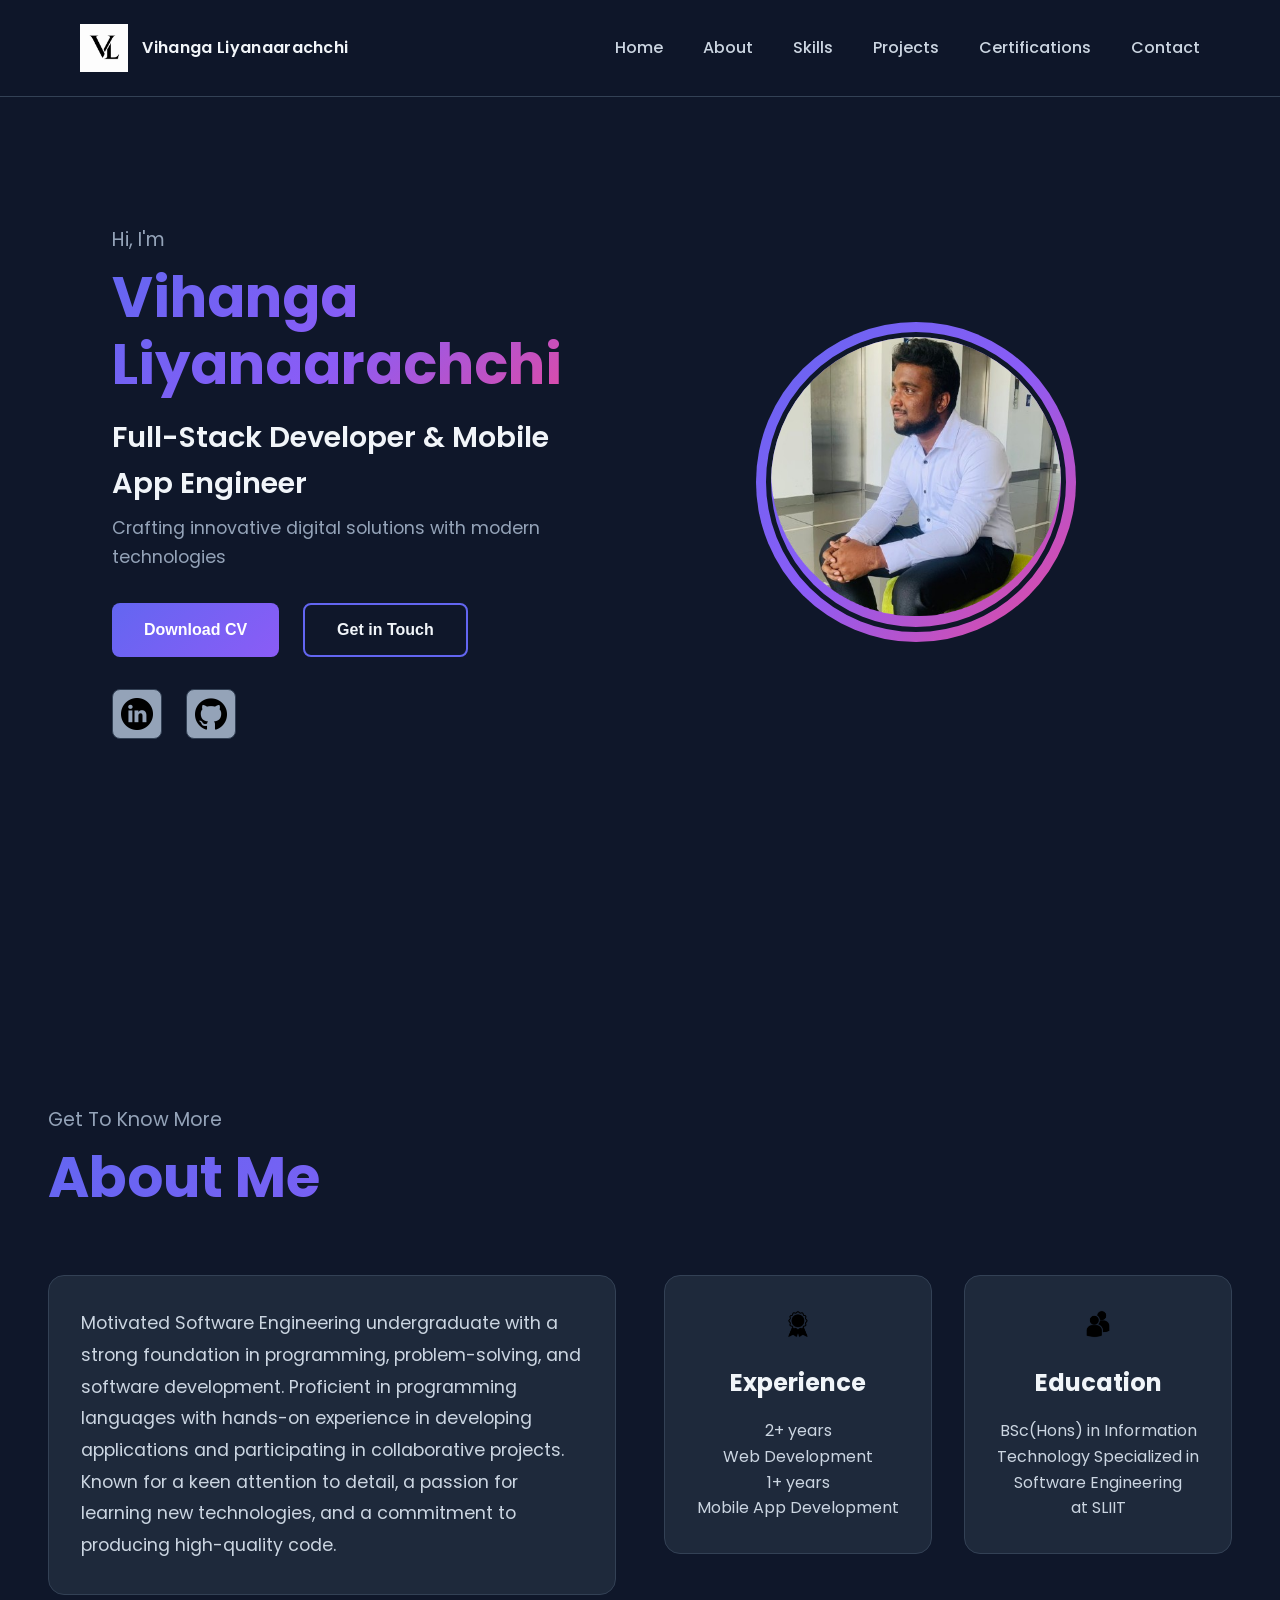
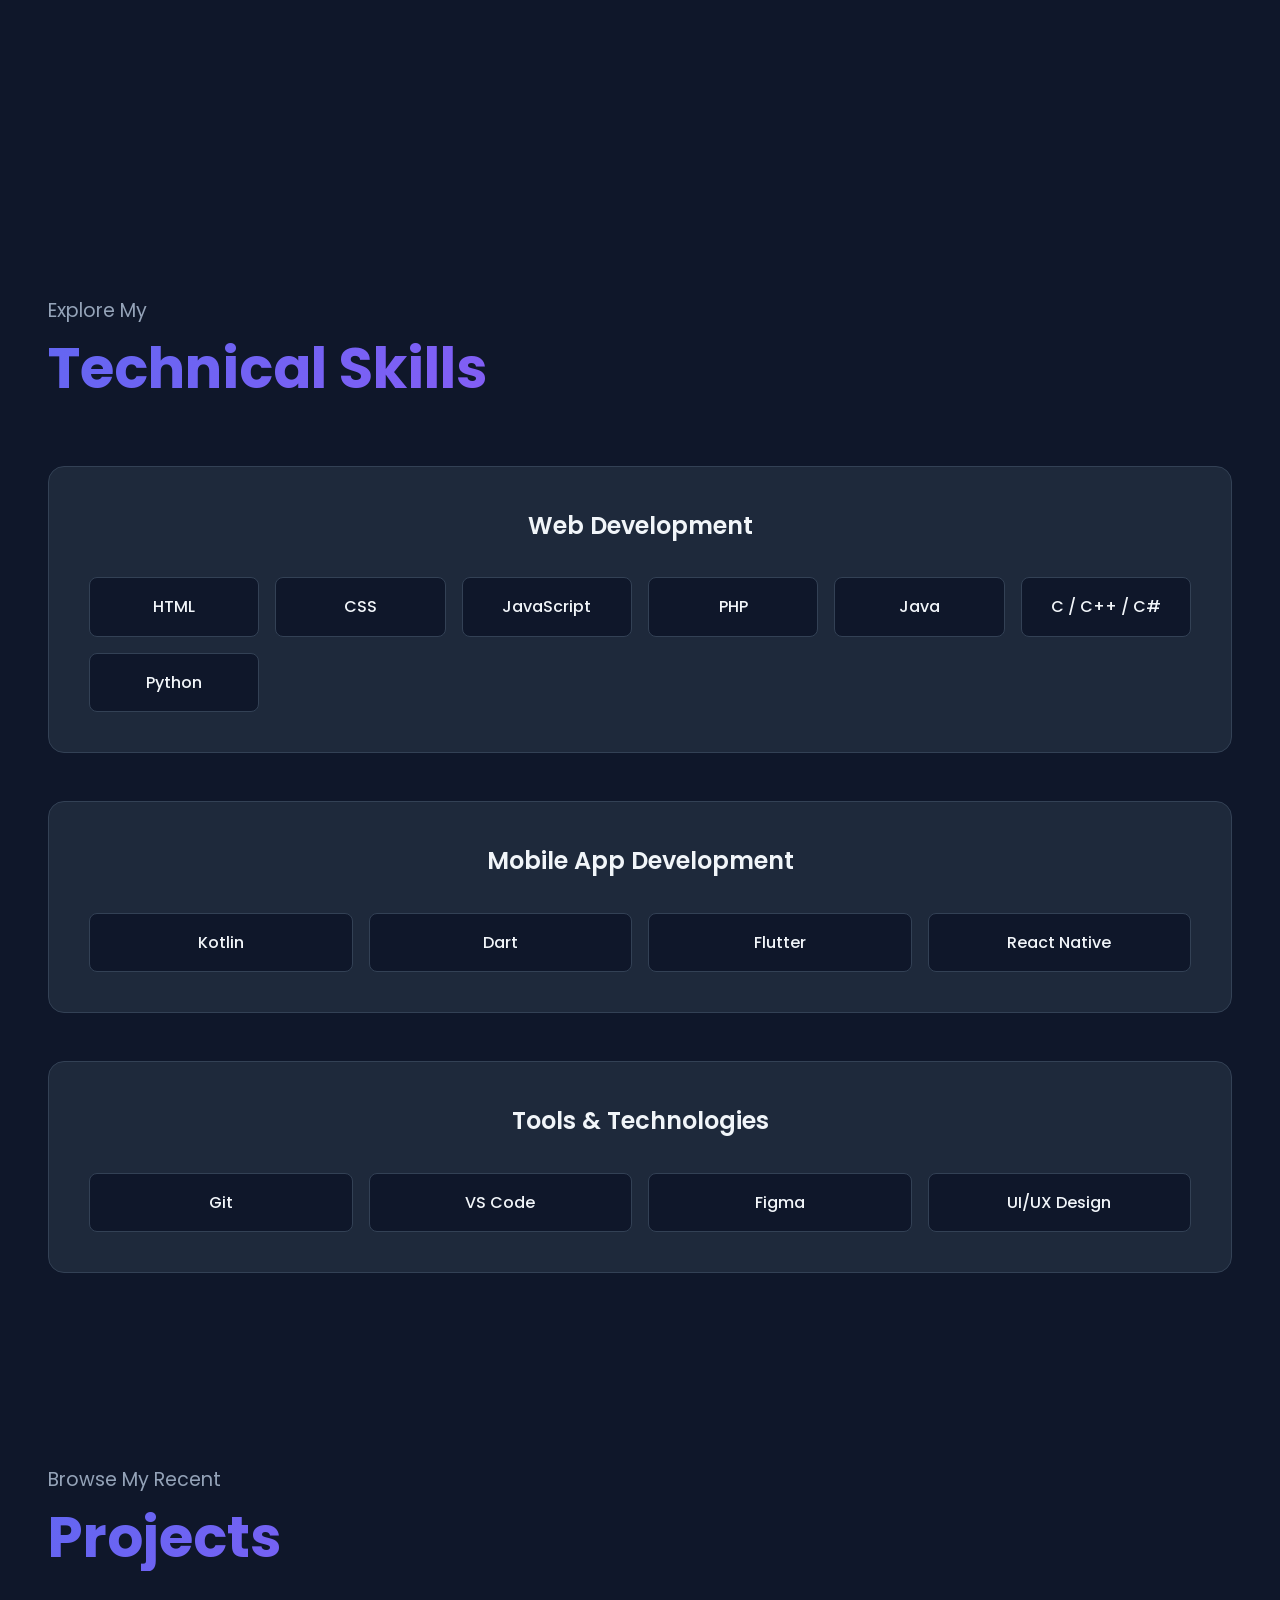
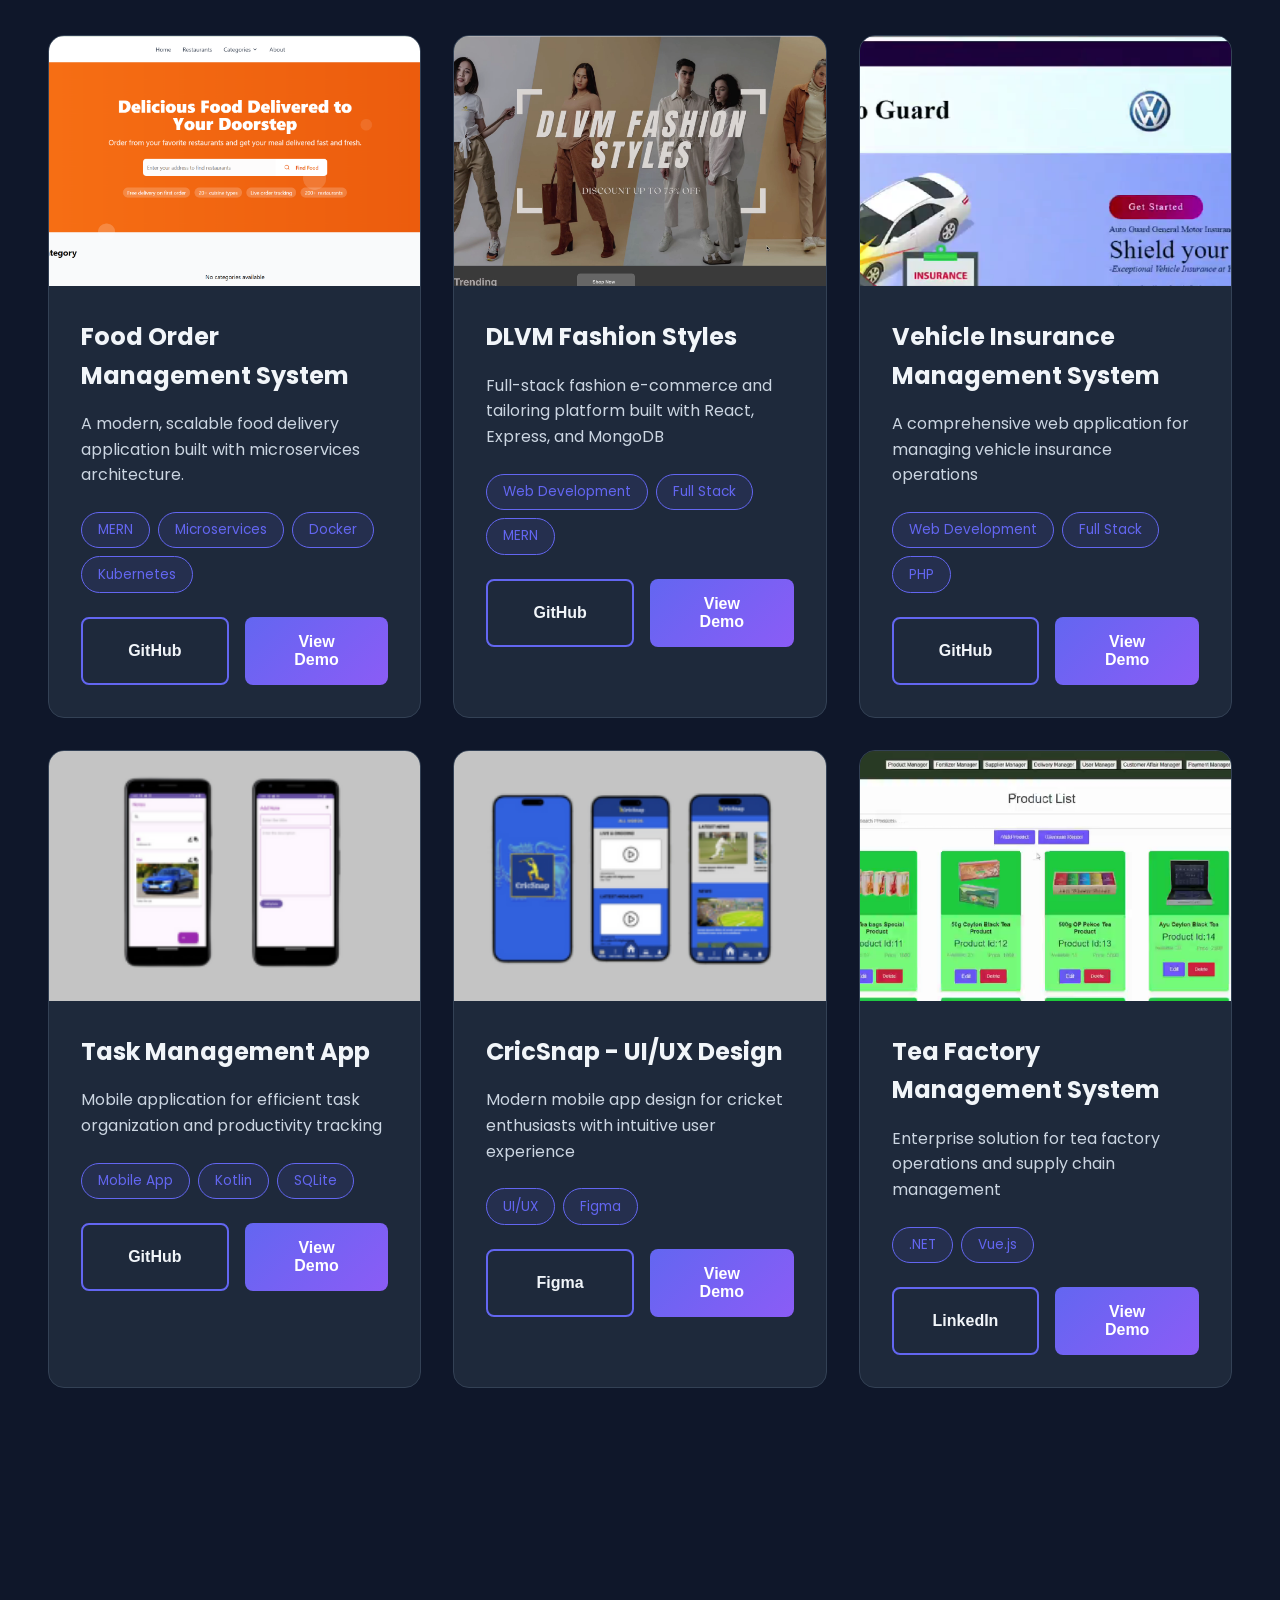
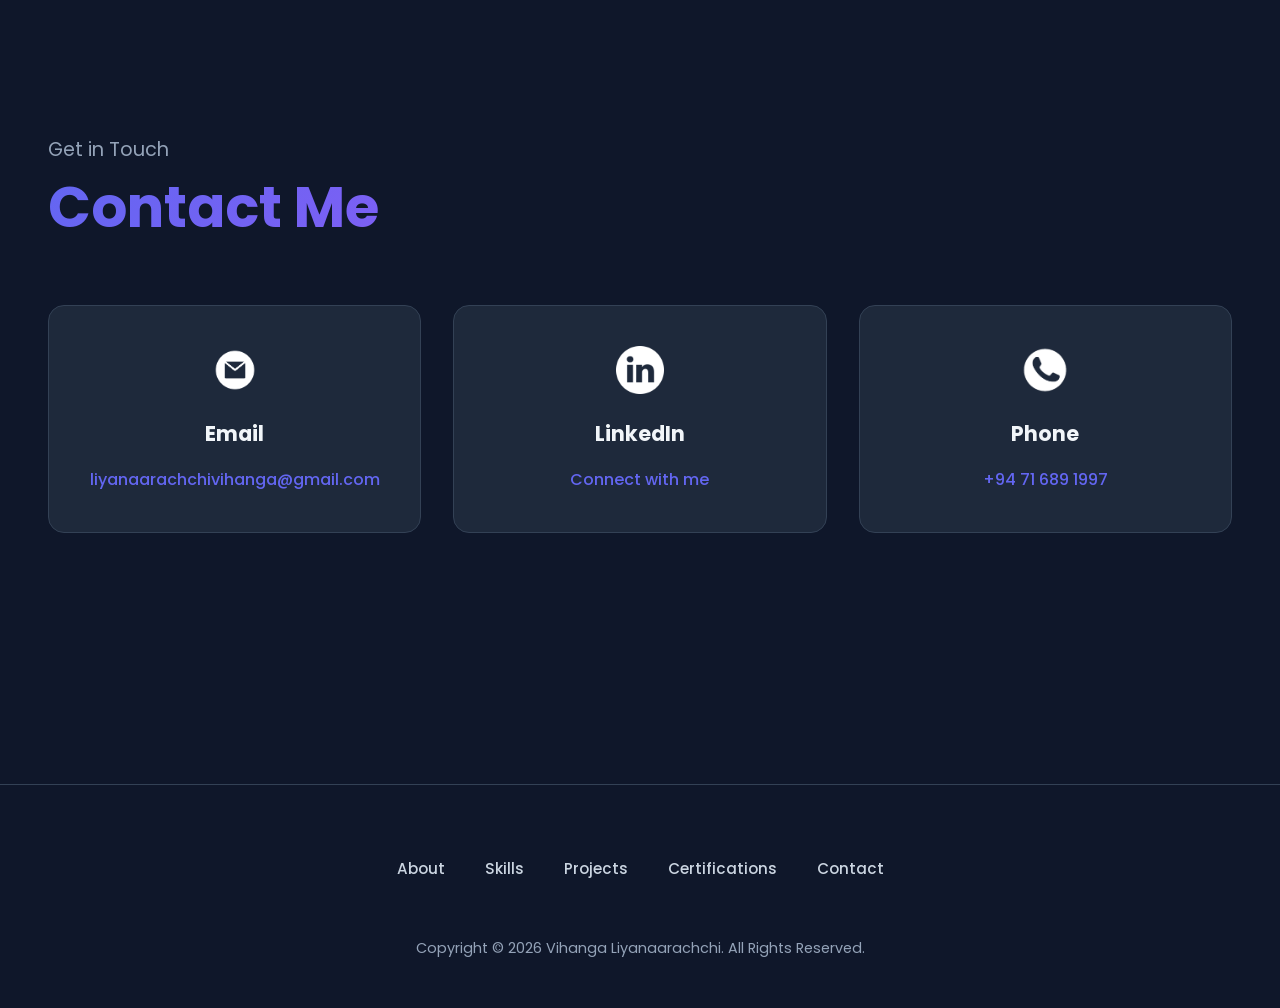
==== index.html @ fcc1aef6 "Add branded logo and favicon Adds the new portfolio logo as the site favicon and brand mark in the d" ====
<!DOCTYPE html>
<html lang="en">

<head>
    <meta charset="UTF-8">
    <meta name="viewport" content="width=device-width, initial-scale=1.0">
    <title>Vihanga Liyanaarachchi | Software Developer</title>
    <link rel="icon" type="image/png" href="./assets/logo.png">
    <link rel="apple-touch-icon" href="./assets/logo.png">
    <link rel="stylesheet" href="style.css">
    <link rel="stylesheet" href="mediaquaries.css">
</head>

<body>
    <nav id="desktop-nav">
        <div>
            <a class="nav-brand" href="" aria-label="Go to home section">
                <img src="./assets/logo.png" alt="Vihanga Liyanaarachchi logo" class="nav-logo" />
                <span class="nav-brand-text">Vihanga Liyanaarachchi</span>
            </a>
            <ul class="nav-links">
                <li><a href="#profile">Home</a></li>
                <li><a href="#about">About</a></li>
                <li><a href="#experience">Skills</a></li>
                <li><a href="#projects">Projects</a></li>
                <li><a href="https://vihangau.github.io/certificates/">Certifications</a></li>
                <li><a href="#contact">Contact</a></li>
            </ul>
        </div>
    </nav>
    <nav id="hamburger-nav">
        <a class="nav-brand nav-brand-mobile" href="#profile" aria-label="Go to home section">
            <img src="./assets/logo.png" alt="Vihanga Liyanaarachchi logo" class="nav-logo" />
        </a>
        <div class="hamburger-menu">
            <div class="hamburger-icon" onclick="toggleMenu()">
                <span></span>
                <span></span>
                <span></span>
            </div>
        </div>
    </nav>
    <div class="sidebar-overlay" onclick="toggleMenu()"></div>
    <div class="sidebar">
        <div class="sidebar-header">
            <div class="close-icon" onclick="toggleMenu()">
                <span>&times;</span>
            </div>
        </div>
        <ul class="sidebar-links">
            <li><a href="#profile" onclick="toggleMenu()">Home</a></li>
            <li><a href="#about" onclick="toggleMenu()">About</a></li>
            <li><a href="#experience" onclick="toggleMenu()">Skills</a></li>
            <li><a href="#projects" onclick="toggleMenu()">Projects</a></li>
            <li><a href="https://vihangau.github.io/certificates/" onclick="toggleMenu()">Certifications</a></li>
            <li><a href="#contact" onclick="toggleMenu()">Contact</a></li>
        </ul>
    </div>
    <section id="profile">
        <div class="profile-content">
            <div class="section__text">
                <p class="section__text__p1">Hi, I'm</p>
                <h1 class="title">Vihanga Liyanaarachchi</h1>
                <p class="section__text__p2">Full-Stack Developer & Mobile App Engineer</p>
                <p class="section__text__p3">Crafting innovative digital solutions with modern technologies</p>
                <div class="btn-container">
                    <button class="btn btn-primary" onclick="window.open('resume.html')">
                        <span>Download CV</span>
                    </button>
                    <button class="btn btn-secondary" onclick="location.href='#contact'">
                        <span>Get in Touch</span>
                    </button>
                </div>
                <div id="social-container">
                    <a href="https://www.linkedin.com/in/vihanga-liyanaarachchi" target="_blank" class="social-link">
                        <img src="./assets/linkedin.png" alt="LinkedIn" class="icon" />
                    </a>
                    <a href="https://github.com/VihangaU" target="_blank" class="social-link">
                        <img src="./assets/github.png" alt="GitHub" class="icon" />
                    </a>
                </div>
            </div>
            <div class="section__pic-container">
                <div class="profile-img-wrapper">
                    <img src="./assets/Profile_Picture.png" alt="Profile picture">
                </div>
            </div>
        </div>
    </section>
    <section id="about">
        <p class="section__text__p1">Get To Know More</p>
        <h1 class="title">About Me</h1>
        <div class="section-container">
            <div class="section__text-container">
                <p class="about">Motivated Software Engineering undergraduate
                    with a strong foundation in programming,
                    problem-solving, and software development.
                    Proficient in programming languages with
                    hands-on experience in developing applications
                    and participating in collaborative projects.
                    Known for a keen attention to detail, a passion
                    for learning new technologies, and a
                    commitment to producing high-quality code.</p>
            </div>
            <div class="about-details-container">
                <div class="about-containers">
                    <div class="details-container">
                        <img src="./assets/experience.png" alt="Experience icon" class="icon" />
                        <h3>Experience</h3>
                        <p>2+ years <br />Web Development</p>
                        <p>1+ years<br>Mobile App Development</p>
                    </div>
                    <div class="details-container">
                        <img src="./assets/education.png" alt="Education icon" class="icon" />
                        <h3>Education</h3>
                        <p>BSc(Hons) in Information Technology Specialized in Software Engineering<br /> at SLIIT</p>
                    </div>
                </div>

            </div>
        </div>
        <img src="./assets/arrow.png" alt="Arrow icon" class="icon arrow" onclick="location.href='#experience'" />
    </section>
    <section id="experience">
        <p class="section__text__p1">Explore My</p>
        <h1 class="title">Technical Skills</h1>
        <div class="experience-details-container">
            <div class="skills-category">
                <h2 class="experience-sub-title">Web Development</h2>
                <div class="skills-grid">
                    <div class="skill-badge">
                        <span class="skill-name">HTML</span>
                    </div>
                    <div class="skill-badge">
                        <span class="skill-name">CSS</span>
                    </div>
                    <div class="skill-badge">
                        <span class="skill-name">JavaScript</span>
                    </div>
                    <div class="skill-badge">
                        <span class="skill-name">PHP</span>
                    </div>
                    <div class="skill-badge">
                        <span class="skill-name">Java</span>
                    </div>
                    <div class="skill-badge">
                        <span class="skill-name">C / C++ / C#</span>
                    </div>
                    <div class="skill-badge">
                        <span class="skill-name">Python</span>
                    </div>
                </div>
            </div>

            <div class="skills-category">
                <h2 class="experience-sub-title">Mobile App Development</h2>
                <div class="skills-grid">
                    <div class="skill-badge">
                        <span class="skill-name">Kotlin</span>
                    </div>
                    <div class="skill-badge">
                        <span class="skill-name">Dart</span>
                    </div>
                    <div class="skill-badge">
                        <span class="skill-name">Flutter</span>
                    </div>
                    <div class="skill-badge">
                        <span class="skill-name">React Native</span>
                    </div>
                </div>
            </div>

            <div class="skills-category">
                <h2 class="experience-sub-title">Tools & Technologies</h2>
                <div class="skills-grid">
                    <div class="skill-badge">
                        <span class="skill-name">Git</span>
                    </div>
                    <div class="skill-badge">
                        <span class="skill-name">VS Code</span>
                    </div>
                    <div class="skill-badge">
                        <span class="skill-name">Figma</span>
                    </div>
                    <div class="skill-badge">
                        <span class="skill-name">UI/UX Design</span>
                    </div>
                </div>
            </div>
        </div>
        <img src="./assets/arrow.png" alt="Arrow icon" class="icon arrow" onclick="location.href='#projects'" />
    </section>
    <section id="projects">
        <p class="section__text__p1">Browse My Recent</p>
        <h1 class="title">Projects</h1>
        <div class="projects-container">
            <div class="project-card">
                <div class="project-image">
                    <img src="./assets/Foodix.png" alt="Food Order Management System" />
                </div>
                <div class="project-content">
                    <h2 class="project-title">Food Order Management System</h2>
                    <p class="project-description">A modern, scalable food delivery application built with microservices
                        architecture.</p>
                    <div class="project-tech">
                        <span class="tech-tag">MERN</span>
                        <span class="tech-tag">Microservices</span>
                        <span class="tech-tag">Docker</span>
                        <span class="tech-tag">Kubernetes</span>
                    </div>
                    <div class="project-links">
                        <button class="btn btn-secondary"
                            onclick="location.href='https://github.com/VihangaU/Foodsera'">
                            <span>GitHub</span>
                        </button>
                        <button class="btn btn-primary" onclick="location.href='./assets/Foodix.mp4'">
                            <span>View Demo</span>
                        </button>
                    </div>
                </div>
            </div>

            <div class="project-card">
                <div class="project-image">
                    <img src="./assets/DLVM_Home.png" alt="Vehicle Insurance Management System" />
                </div>
                <div class="project-content">
                    <h2 class="project-title">DLVM Fashion Styles</h2>
                    <p class="project-description">Full-stack fashion e-commerce and tailoring platform built with
                        React, Express, and MongoDB</p>
                    <div class="project-tech">
                        <span class="tech-tag">Web Development</span>
                        <span class="tech-tag">Full Stack</span>
                        <span class="tech-tag">MERN</span>
                    </div>
                    <div class="project-links">
                        <button class="btn btn-secondary"
                            onclick="location.href='https://github.com/VihangaU/DLVM-fashion-styles'">
                            <span>GitHub</span>
                        </button>
                        <button class="btn btn-primary" onclick="location.href='./assets/DLVM.mp4'">
                            <span>View Demo</span>
                        </button>
                    </div>
                </div>
            </div>

            <div class="project-card">
                <div class="project-image">
                    <img src="./assets/insurance.png" alt="Vehicle Insurance Management System" />
                </div>
                <div class="project-content">
                    <h2 class="project-title">Vehicle Insurance Management System</h2>
                    <p class="project-description">A comprehensive web application for managing vehicle insurance
                        operations</p>
                    <div class="project-tech">
                        <span class="tech-tag">Web Development</span>
                        <span class="tech-tag">Full Stack</span>
                        <span class="tech-tag">PHP</span>
                    </div>
                    <div class="project-links">
                        <button class="btn btn-secondary"
                            onclick="location.href='https://github.com/VihangaU/Auto_Guard---WebApplication'">
                            <span>GitHub</span>
                        </button>
                        <button class="btn btn-primary" onclick="location.href='./assets/insurance.mp4'">
                            <span>View Demo</span>
                        </button>
                    </div>
                </div>
            </div>

            <div class="project-card">
                <div class="project-image">
                    <img src="./assets/task.png" alt="Task Management App" />
                </div>
                <div class="project-content">
                    <h2 class="project-title">Task Management App</h2>
                    <p class="project-description">Mobile application for efficient task organization and productivity
                        tracking</p>
                    <div class="project-tech">
                        <span class="tech-tag">Mobile App</span>
                        <span class="tech-tag">Kotlin</span>
                        <span class="tech-tag">SQLite</span>
                    </div>
                    <div class="project-links">
                        <button class="btn btn-secondary"
                            onclick="location.href='https://github.com/VihangaU/task-app'">
                            <span>GitHub</span>
                        </button>
                        <button class="btn btn-primary" onclick="location.href='./assets/taskApp.webm'">
                            <span>View Demo</span>
                        </button>
                    </div>
                </div>
            </div>

            <div class="project-card">
                <div class="project-image">
                    <img src="./assets/cricket.png" alt="UI/UX Design" />
                </div>
                <div class="project-content">
                    <h2 class="project-title">CricSnap - UI/UX Design</h2>
                    <p class="project-description">Modern mobile app design for cricket enthusiasts with intuitive user
                        experience</p>
                    <div class="project-tech">
                        <span class="tech-tag">UI/UX</span>
                        <span class="tech-tag">Figma</span>
                    </div>
                    <div class="project-links">
                        <button class="btn btn-secondary"
                            onclick="location.href='https://www.figma.com/design/bs1d8rYwbRG2r9qS9AjJvc/CricSnap?node-id=0-1&t=6byRU1Nui9WfAuHC-1'">
                            <span>Figma</span>
                        </button>
                        <button class="btn btn-primary" onclick="location.href='./assets/uiux.mp4'">
                            <span>View Demo</span>
                        </button>
                    </div>
                </div>
            </div>

            <div class="project-card">
                <div class="project-image">
                    <img src="./assets/tea.png" alt="Tea Factory Management System" />
                </div>
                <div class="project-content">
                    <h2 class="project-title">Tea Factory Management System</h2>
                    <p class="project-description">Enterprise solution for tea factory operations and supply chain
                        management</p>
                    <div class="project-tech">
                        <span class="tech-tag">.NET</span>
                        <span class="tech-tag">Vue.js</span>
                    </div>
                    <div class="project-links">
                        <button class="btn btn-secondary"
                            onclick="location.href='https://www.linkedin.com/posts/vihanga-liyanaarachchi-47b833316_managementsystem-dotnetframework-vuejs-activity-7218150866984312832-mxvz?utm_source=share&utm_medium=member_desktop'">
                            <span>LinkedIn</span>
                        </button>
                        <button class="btn btn-primary" onclick="location.href='./assets/teaFac.mp4'">
                            <span>View Demo</span>
                        </button>
                    </div>
                </div>
            </div>
        </div>
        <img src="./assets/arrow.png" alt="Arrow icon" class="icon arrow" onclick="location.href='#contact'" />
    </section>
    <section id="contact">
        <p class="section__text__p1">Get in Touch</p>
        <h1 class="title">Contact Me</h1>
        <div class="contact-container">
            <div class="contact-card">
                <img src="./assets/email.png" alt="Email icon" class="icon contact-icon" />
                <h3>Email</h3>
                <p><a href="mailto:liyanaarachchivihanga@gmail.com">liyanaarachchivihanga@gmail.com</a></p>
            </div>
            <div class="contact-card">
                <img src="./assets/linkedin.png" alt="Linkedin icon" class="icon contact-icon" />
                <h3>LinkedIn</h3>
                <p><a href="https://www.linkedin.com/in/vihanga-liyanaarachchi" target="_blank">Connect with me</a></p>
            </div>
            <div class="contact-card">
                <img src="./assets/phone.png" alt="Phone icon" class="icon contact-icon" />
                <h3>Phone</h3>
                <p><a href="tel:+94716891997">+94 71 689 1997</a></p>
            </div>
        </div>
    </section>
    <footer>
        <nav>
            <div class="nav-links-container">
                <ul class="nav-links">
                    <li><a href="#about">About</a></li>
                    <li><a href="#experience">Skills</a></li>
                    <li><a href="#projects">Projects</a></li>
                    <li><a href="https://vihangau.github.io/certificates/">Certifications</a></li>
                    <li><a href="#contact">Contact</a></li>
                </ul>
            </div>
        </nav>
        <p>Copyright &copy; 2026 Vihanga Liyanaarachchi. All Rights Reserved.</p>
    </footer>
    <script src="script.js"></script>
</body>

</html>
---- style.css ----
@import url('https://fonts.googleapis.com/css2?family=Poppins:wght@300;400;500;600;700&display=swap');

* {
    margin: 0;
    padding: 0;
    box-sizing: border-box;
}

:root {
    --primary-color: #6366f1;
    --secondary-color: #8b5cf6;
    --accent-color: #ec4899;
    --bg-dark: #0f172a;
    --bg-light: #1e293b;
    --bg-card: #1e293b;
    --text-primary: #f1f5f9;
    --text-secondary: #cbd5e1;
    --text-muted: #94a3b8;
    --border-color: #334155;
    --hover-bg: #2d3748;
}

body {
    font-family: "Poppins", sans-serif;
    background: var(--bg-dark);
    color: var(--text-primary);
    line-height: 1.6;
}

html {
    scroll-behavior: smooth;
}

/* Transitions */
a,
.btn,
.skill-badge,
.project-card,
.contact-card {
    transition: all 0.3s ease;
}

/* Desktop Nav */
#desktop-nav {
    position: fixed;
    top: 0;
    width: 100%;
    display: flex;
    align-items: center;
    padding: 1.5rem 5rem;
    background: rgba(15, 23, 42, 0.9);
    backdrop-filter: blur(10px);
    border-bottom: 1px solid var(--border-color);
    z-index: 9999;
}

#desktop-nav>div {
    width: 100%;
    max-width: 1400px;
    margin: 0 auto;
    display: flex;
    align-items: center;
    justify-content: space-between;
    gap: 2rem;
}

.nav-brand {
    display: inline-flex;
    align-items: center;
    gap: 0.9rem;
    color: var(--text-primary);
    flex-shrink: 0;
}

.nav-brand:hover {
    color: var(--text-primary);
}

.nav-logo {
    width: 3rem;
    height: 3rem;
    object-fit: contain;
    display: block;
}

.nav-brand-text {
    font-size: 1rem;
    font-weight: 600;
    letter-spacing: 0.02em;
}

.nav-links {
    display: flex;
    gap: 2.5rem;
    list-style: none;
    font-size: 1rem;
    font-weight: 500;
}

a {
    color: var(--text-secondary);
    text-decoration: none;
}

a:hover {
    color: var(--primary-color);
}

.logo {
    font-size: 1.8rem;
    font-weight: 700;
    background: linear-gradient(135deg, var(--primary-color), var(--secondary-color));
    -webkit-background-clip: text;
    -webkit-text-fill-color: transparent;
    background-clip: text;
}

/* Hamburger Menu */
#hamburger-nav {
    display: none;
}

.nav-brand-mobile {
    margin-right: auto;
}

.hamburger-menu {
    position: relative;
    display: inline-block;
}

.hamburger-icon {
    display: flex;
    flex-direction: column;
    justify-content: space-between;
    height: 24px;
    width: 30px;
    cursor: pointer;
    z-index: 10001;
}

.hamburger-icon span {
    width: 100%;
    height: 2px;
    background-color: var(--text-primary);
    transition: all 0.3s ease-in-out;
}

.hamburger-icon.open span:first-child {
    transform: rotate(45deg) translate(10px, 5px);
}

.hamburger-icon.open span:nth-child(2) {
    opacity: 0;
}

.hamburger-icon.open span:last-child {
    transform: rotate(-45deg) translate(10px, -5px);
}

/* Sidebar */
.sidebar {
    position: fixed;
    top: 0;
    left: -300px;
    width: 280px;
    height: 100vh;
    background: var(--bg-light);
    border-right: 1px solid var(--border-color);
    z-index: 10000;
    transition: left 0.3s ease-in-out;
    overflow-y: auto;
}

.sidebar.open {
    left: 0;
}

.sidebar-header {
    display: flex;
    justify-content: space-between;
    align-items: center;
    padding: 1.5rem 1.5rem;
    border-bottom: 1px solid var(--border-color);
}

.close-icon {
    font-size: 2rem;
    color: var(--text-primary);
    cursor: pointer;
    line-height: 1;
    transition: color 0.3s ease;
}

.close-icon:hover {
    color: var(--primary-color);
}

.sidebar-links {
    list-style: none;
    padding: 2rem 0;
}

.sidebar-links li {
    margin: 0;
}

.sidebar-links a {
    display: block;
    padding: 1rem 2rem;
    font-size: 1.1rem;
    color: var(--text-secondary);
    text-decoration: none;
    transition: all 0.3s ease;
    border-left: 3px solid transparent;
}

.sidebar-links a:hover {
    background-color: var(--hover-bg);
    color: var(--primary-color);
    border-left-color: var(--primary-color);
}

/* Sidebar Overlay */
.sidebar-overlay {
    position: fixed;
    top: 0;
    left: 0;
    width: 100%;
    height: 100vh;
    background: rgba(0, 0, 0, 0.5);
    z-index: 9999;
    opacity: 0;
    visibility: hidden;
    transition: opacity 0.3s ease, visibility 0.3s ease;
}

.sidebar-overlay.open {
    opacity: 1;
    visibility: visible;
}

/* Sections */
section {
    padding: 8rem 5rem;
    min-height: 100vh;
    display: flex;
    flex-direction: column;
    justify-content: center;
}

/* Profile Section */
#profile {
    padding-top: 10rem;
}

.profile-content {
    display: flex;
    align-items: center;
    justify-content: space-between;
    gap: 5rem;
    max-width: 1400px;
    margin: 0 auto;
}

.section__text {
    flex: 1;
}

.section__text__p1 {
    font-size: 1.2rem;
    color: var(--text-muted);
    margin-bottom: 0.5rem;
}

.title {
    font-size: 4rem;
    font-weight: 700;
    background: linear-gradient(135deg, var(--primary-color), var(--secondary-color), var(--accent-color));
    -webkit-background-clip: text;
    -webkit-text-fill-color: transparent;
    background-clip: text;
    margin-bottom: 1rem;
    line-height: 1.2;
}

.section__text__p2 {
    font-size: 1.8rem;
    font-weight: 600;
    color: var(--text-primary);
    margin-bottom: 0.5rem;
}

.section__text__p3 {
    font-size: 1.1rem;
    color: var(--text-muted);
    margin-bottom: 2rem;
}

.section__pic-container {
    flex: 1;
    display: flex;
    justify-content: center;
    align-items: center;
}

.profile-img-wrapper {
    position: relative;
    width: 350px;
    height: 350px;
}

.profile-img-wrapper::before {
    content: '';
    position: absolute;
    inset: -10px;
    background: linear-gradient(135deg, var(--primary-color), var(--secondary-color), var(--accent-color));
    border-radius: 50%;
    z-index: -1;
    animation: rotate 3s linear infinite;
}

@keyframes rotate {
    from {
        transform: rotate(0deg);
    }

    to {
        transform: rotate(360deg);
    }
}

.profile-img-wrapper img {
    width: 100%;
    height: 100%;
    border-radius: 50%;
    object-fit: cover;
    border: 5px solid var(--bg-dark);
}

/* Buttons */
.btn-container {
    display: flex;
    gap: 1.5rem;
    margin-top: 2rem;
}

.btn {
    padding: 1rem 2rem;
    border-radius: 0.5rem;
    font-weight: 600;
    font-size: 1rem;
    cursor: pointer;
    border: none;
    position: relative;
    overflow: hidden;
}

.btn-primary {
    background: linear-gradient(135deg, var(--primary-color), var(--secondary-color));
    color: white;
}

.btn-primary:hover {
    transform: translateY(-2px);
    box-shadow: 0 10px 25px rgba(99, 102, 241, 0.3);
}

.btn-secondary {
    background: transparent;
    color: var(--text-primary);
    border: 2px solid var(--primary-color);
}

.btn-secondary:hover {
    background: var(--primary-color);
    transform: translateY(-2px);
}

/* Social Links */
#social-container {
    display: flex;
    gap: 1.5rem;
    margin-top: 2rem;
}

.social-link {
    width: 50px;
    height: 50px;
    display: flex;
    align-items: center;
    justify-content: center;
    background: var(--text-muted);
    border-radius: 0.5rem;
    border: 1px solid var(--border-color);
    transition: all 0.3s ease;
}

.social-link:hover {
    background: var(--primary-color);
    transform: translateY(-5px);
    border-color: var(--primary-color);
}

.icon {
    cursor: pointer;
    height: 2rem;
}

/* About Section */
#about {
    max-width: 1400px;
    margin: 0 auto;
}

.section-container {
    display: flex;
    gap: 3rem;
    margin-top: 3rem;
}

.section__text-container {
    flex: 1;
}

.about {
    font-size: 1.1rem;
    line-height: 1.8;
    color: var(--text-secondary);
    background: var(--bg-card);
    padding: 2rem;
    border-radius: 1rem;
    border: 1px solid var(--border-color);
}

.about-details-container {
    flex: 1;
}

.about-containers {
    display: flex;
    gap: 2rem;
}

.details-container {
    flex: 1;
    padding: 2rem;
    background: var(--bg-card);
    border-radius: 1rem;
    border: 1px solid var(--border-color);
    text-align: center;
    transition: all 0.3s ease;
}

.details-container:hover {
    transform: translateY(-5px);
    border-color: var(--primary-color);
    box-shadow: 0 10px 30px rgba(99, 102, 241, 0.2);
}

.details-container h3 {
    margin: 1rem 0;
    font-size: 1.5rem;
    color: var(--text-primary);
}

.details-container p {
    color: var(--text-secondary);
}

.arrow {
    position: absolute;
    right: 5rem;
    bottom: 2rem;
    cursor: pointer;
    filter: invert(1);
    opacity: 0.5;
    transition: all 0.3s ease;
}

.arrow:hover {
    opacity: 1;
    transform: translateY(5px);
}

/* Skills Section */
#experience {
    max-width: 1400px;
    margin: 0 auto;
}

.experience-details-container {
    display: flex;
    flex-direction: column;
    gap: 3rem;
    margin-top: 3rem;
}

.skills-category {
    background: var(--bg-card);
    padding: 2.5rem;
    border-radius: 1rem;
    border: 1px solid var(--border-color);
}

.experience-sub-title {
    color: var(--text-primary);
    font-weight: 600;
    font-size: 1.5rem;
    margin-bottom: 2rem;
    text-align: center;
}

.skills-grid {
    display: grid;
    grid-template-columns: repeat(auto-fit, minmax(150px, 1fr));
    gap: 1rem;
}

.skill-badge {
    background: var(--bg-dark);
    padding: 1rem 1.5rem;
    border-radius: 0.5rem;
    border: 1px solid var(--border-color);
    text-align: center;
    cursor: default;
    transition: all 0.3s ease;
}

.skill-badge:hover {
    border-color: var(--primary-color);
    background: linear-gradient(135deg, rgba(99, 102, 241, 0.1), rgba(139, 92, 246, 0.1));
    transform: translateY(-3px);
}

.skill-name {
    font-weight: 500;
    color: var(--text-primary);
}

/* Projects Section */
#projects {
    max-width: 1400px;
    margin: 0 auto;
}

.projects-container {
    display: grid;
    grid-template-columns: repeat(auto-fit, minmax(350px, 1fr));
    gap: 2rem;
    margin-top: 3rem;
}

.project-card {
    background: var(--bg-card);
    border-radius: 1rem;
    border: 1px solid var(--border-color);
    overflow: hidden;
    transition: all 0.3s ease;
}

.project-card:hover {
    transform: translateY(-10px);
    border-color: var(--primary-color);
    box-shadow: 0 15px 40px rgba(99, 102, 241, 0.2);
}

.project-image {
    width: 100%;
    height: 250px;
    overflow: hidden;
}

.project-image img {
    width: 100%;
    height: 100%;
    object-fit: cover;
    transition: all 0.3s ease;
}

.project-card:hover .project-image img {
    transform: scale(1.05);
}

.project-content {
    padding: 2rem;
}

.project-title {
    font-size: 1.5rem;
    color: var(--text-primary);
    margin-bottom: 1rem;
}

.project-description {
    color: var(--text-secondary);
    margin-bottom: 1.5rem;
    line-height: 1.6;
}

.project-tech {
    display: flex;
    gap: 0.5rem;
    flex-wrap: wrap;
    margin-bottom: 1.5rem;
}

.tech-tag {
    padding: 0.4rem 1rem;
    background: rgba(99, 102, 241, 0.1);
    border: 1px solid var(--primary-color);
    border-radius: 2rem;
    font-size: 0.85rem;
    color: var(--primary-color);
}

.project-links {
    display: flex;
    gap: 1rem;
}

.project-links .btn {
    flex: 1;
    text-align: center;
}

/* Contact Section */
#contact {
    max-width: 1400px;
    margin: 0 auto;
}

.contact-container {
    display: grid;
    grid-template-columns: repeat(auto-fit, minmax(300px, 1fr));
    gap: 2rem;
    margin-top: 3rem;
}

.contact-card {
    background: var(--bg-card);
    padding: 2.5rem 2rem;
    border-radius: 1rem;
    border: 1px solid var(--border-color);
    text-align: center;
    transition: all 0.3s ease;
}

.contact-card:hover {
    transform: translateY(-5px);
    border-color: var(--primary-color);
    box-shadow: 0 10px 30px rgba(99, 102, 241, 0.2);
}

.contact-icon {
    height: 3rem;
    margin-bottom: 1rem;
    filter: invert(1);
}

.contact-card h3 {
    color: var(--text-primary);
    margin-bottom: 1rem;
    font-size: 1.3rem;
}

.contact-card p {
    color: var(--text-secondary);
}

.contact-card a {
    color: var(--primary-color);
    font-weight: 500;
}

.contact-card a:hover {
    color: var(--secondary-color);
}

/* Footer */
footer {
    padding: 3rem 5rem;
    text-align: center;
    border-top: 1px solid var(--border-color);
    background: var(--bg-dark);
}

footer nav {
    margin-bottom: 2rem;
}

footer .nav-links {
    justify-content: center;
    font-size: 0.95rem;
}

footer p {
    color: var(--text-muted);
    font-size: 0.9rem;
}
---- mediaquaries.css ----
@media screen and (max-width: 1400px) {
    nav {
        padding: 1.5rem 3rem;
    }

    section {
        padding: 6rem 3rem;
    }

    .profile-content {
        gap: 3rem;
    }

    .title {
        font-size: 3.5rem;
    }

    .profile-img-wrapper {
        width: 300px;
        height: 300px;
    }
}

@media screen and (max-width: 1200px) {
    #desktop-nav {
        display: none !important;
    }

    #hamburger-nav {
        display: flex !important;
        justify-content: space-between;
        align-items: center;
        position: fixed;
        top: 0;
        width: 100%;
        padding: 1.5rem 2rem;
        background: rgba(15, 23, 42, 0.95);
        backdrop-filter: blur(10px);
        border-bottom: 1px solid var(--border-color);
        z-index: 10002;
    }

    section {
        padding: 5rem 2rem;
    }

    #profile {
        padding-top: 8rem;
    }

    .profile-content {
        flex-direction: column;
        gap: 2rem;
    }

    .section__text {
        text-align: center;
    }

    .btn-container {
        justify-content: center;
    }

    #social-container {
        justify-content: center;
    }

    .title {
        font-size: 3rem;
    }

    .section-container {
        flex-direction: column;
    }

    .about-containers {
        flex-direction: column;
    }

    .arrow {
        display: none;
    }

    .projects-container {
        grid-template-columns: 1fr;
    }

    .contact-container {
        grid-template-columns: 1fr;
    }
}

@media screen and (max-width: 768px) {
    #desktop-nav {
        display: none !important;
        visibility: hidden !important;
        opacity: 0 !important;
        pointer-events: none !important;
    }

    #hamburger-nav {
        display: flex !important;
        justify-content: space-between;
        align-items: center;
        position: fixed;
        top: 0;
        width: 100%;
        padding: 1rem 1.5rem;
        background: rgba(15, 23, 42, 0.95);
        backdrop-filter: blur(10px);
        border-bottom: 1px solid var(--border-color);
        z-index: 10002;
    }

    section {
        padding: 4rem 1.5rem;
        min-height: auto;
    }

    #profile {
        padding-top: 7rem;
    }

    .title {
        font-size: 2.5rem;
    }

    .section__text__p2 {
        font-size: 1.5rem;
    }

    .section__text__p3 {
        font-size: 1rem;
    }

    .profile-img-wrapper {
        width: 250px;
        height: 250px;
    }

    .btn {
        padding: 0.8rem 1.5rem;
        font-size: 0.9rem;
    }

    .skills-grid {
        grid-template-columns: repeat(auto-fit, minmax(120px, 1fr));
    }

    .experience-sub-title {
        font-size: 1.3rem;
    }

    .projects-container {
        gap: 1.5rem;
    }

    .project-image {
        height: 200px;
    }

    .project-content {
        padding: 1.5rem;
    }

    .project-title {
        font-size: 1.3rem;
    }

    footer {
        padding: 2rem 1.5rem;
    }

    footer .nav-links {
        flex-direction: column;
        gap: 1rem;
    }
}

@media screen and (max-width: 480px) {
    #desktop-nav {
        display: none !important;
        visibility: hidden !important;
        opacity: 0 !important;
        pointer-events: none !important;
    }

    #hamburger-nav {
        display: flex !important;
        justify-content: space-between;
        align-items: center;
        position: fixed;
        top: 0;
        width: 100%;
        padding: 1rem 1.5rem;
        background: rgba(15, 23, 42, 0.95);
        backdrop-filter: blur(10px);
        border-bottom: 1px solid var(--border-color);
        z-index: 10002;
    }

    .logo {
        font-size: 1.5rem;
    }

    .nav-brand-text {
        display: none;
    }

    .nav-logo {
        width: 2.5rem;
        height: 2.5rem;
    }

    .title {
        font-size: 2rem;
    }

    .section__text__p1 {
        font-size: 1rem;
    }

    .section__text__p2 {
        font-size: 1.3rem;
    }

    .section__text__p3 {
        font-size: 0.9rem;
    }

    .profile-img-wrapper {
        width: 200px;
        height: 200px;
    }

    .btn-container {
        flex-direction: column;
        width: 100%;
    }

    .btn {
        width: 100%;
    }

    .about {
        font-size: 1rem;
        padding: 1.5rem;
    }

    .details-container {
        padding: 1.5rem;
    }

    .skills-grid {
        grid-template-columns: repeat(2, 1fr);
    }

    .skill-badge {
        padding: 0.8rem 1rem;
    }

    .projects-container {
        grid-template-columns: 1fr;
    }

    .project-links {
        flex-direction: column;
    }

    .contact-card {
        padding: 2rem 1.5rem;
    }
}
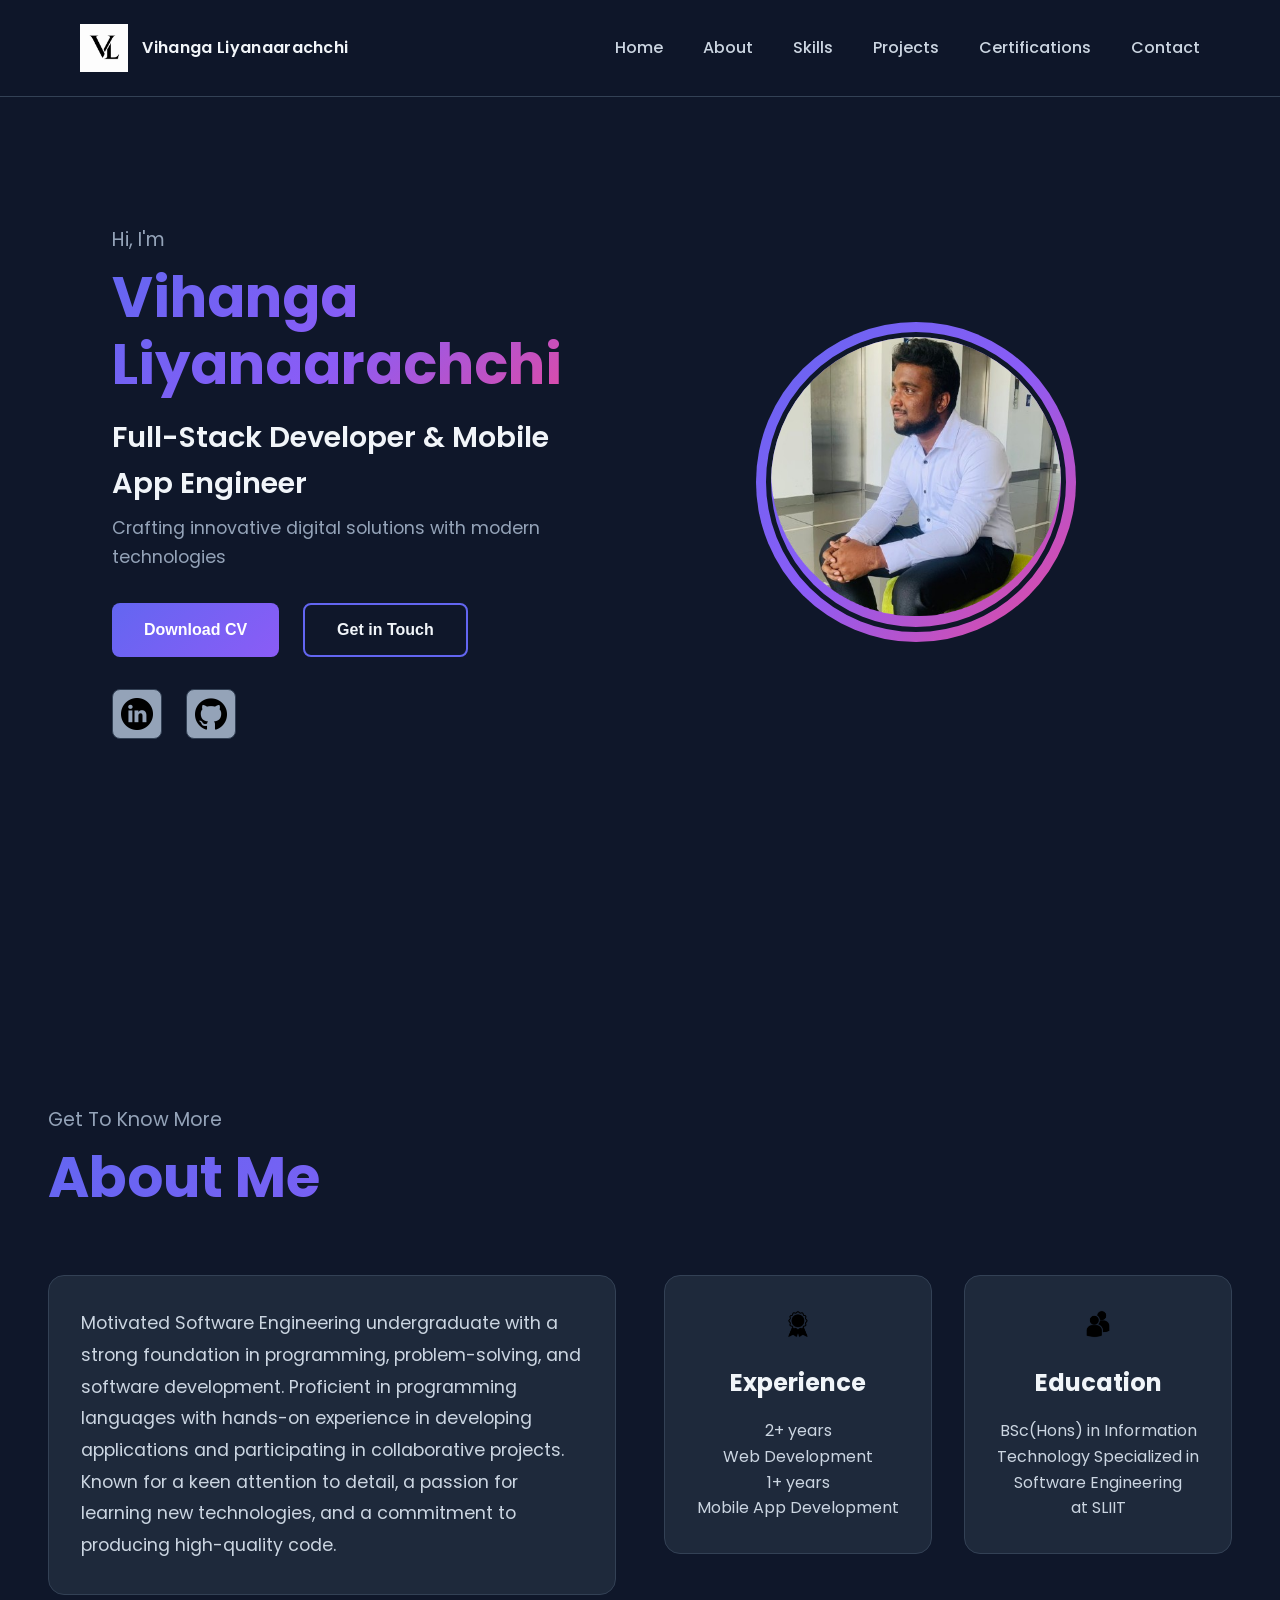
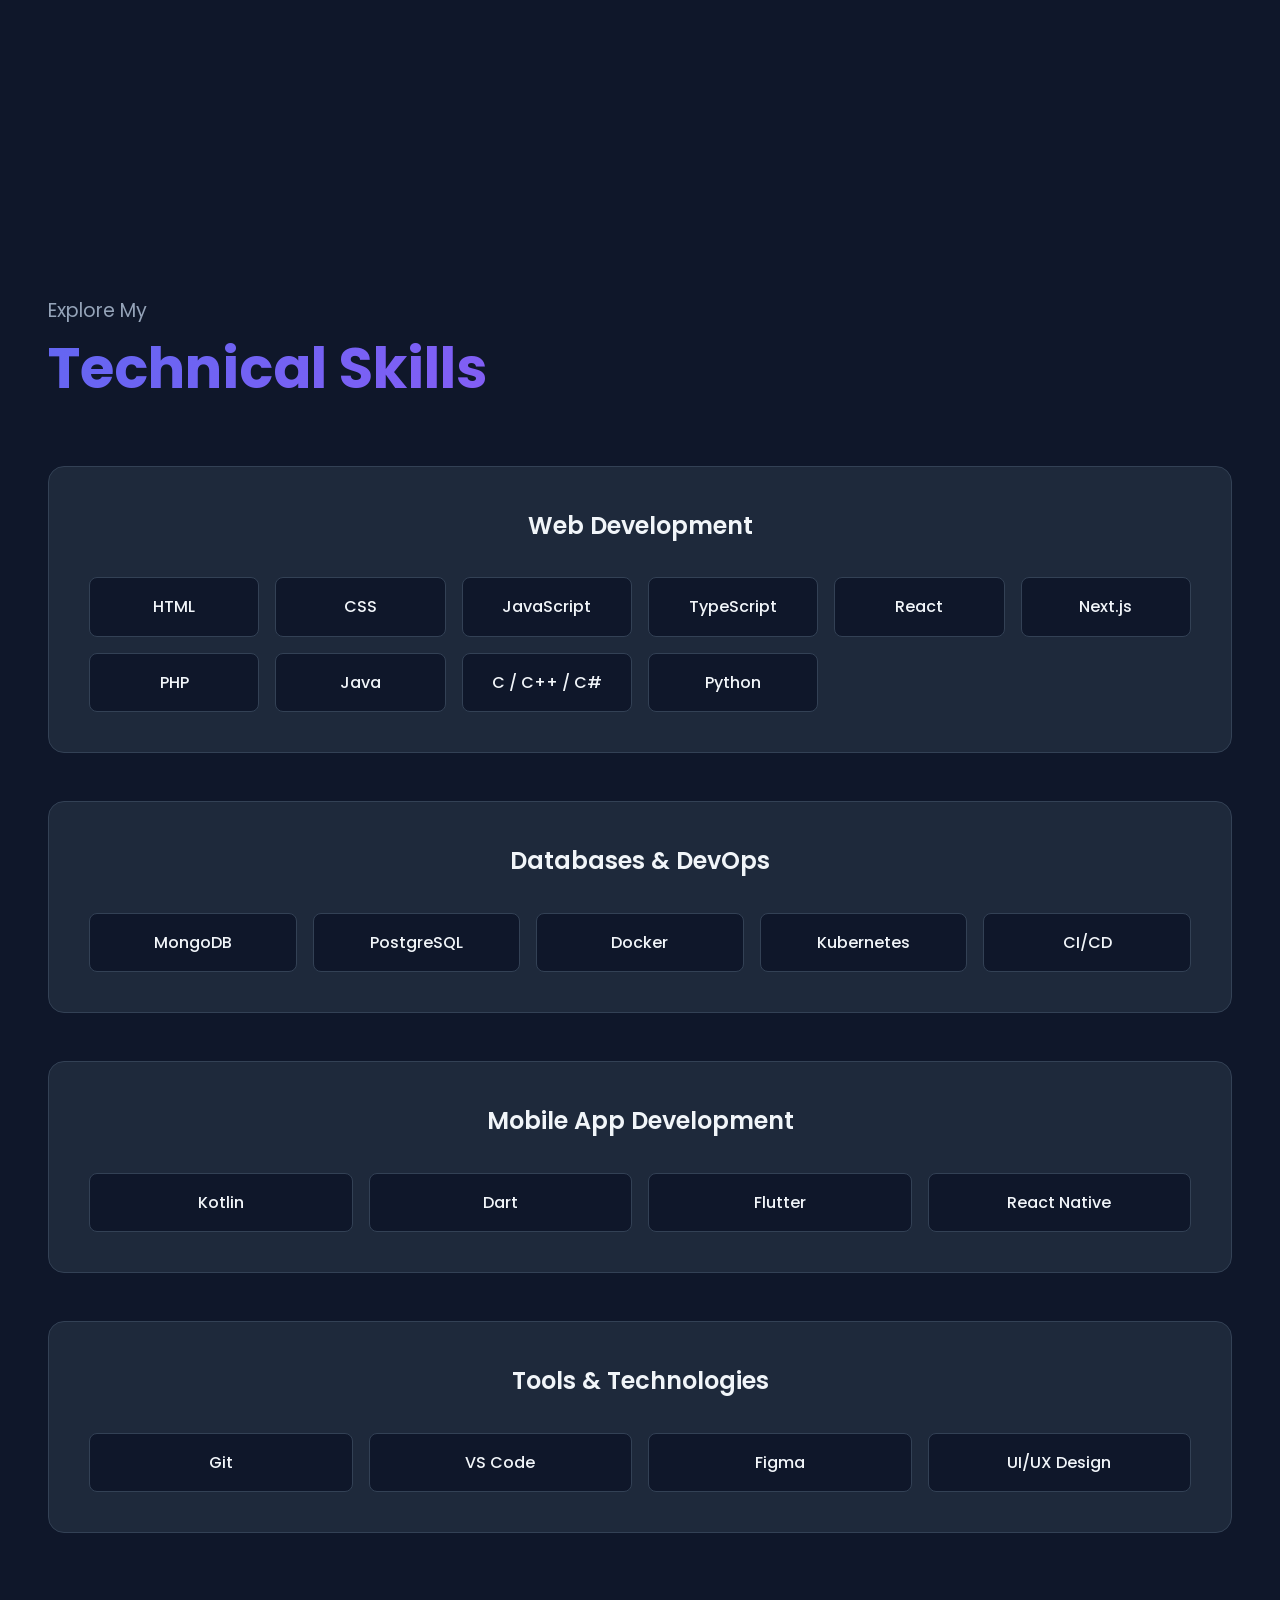
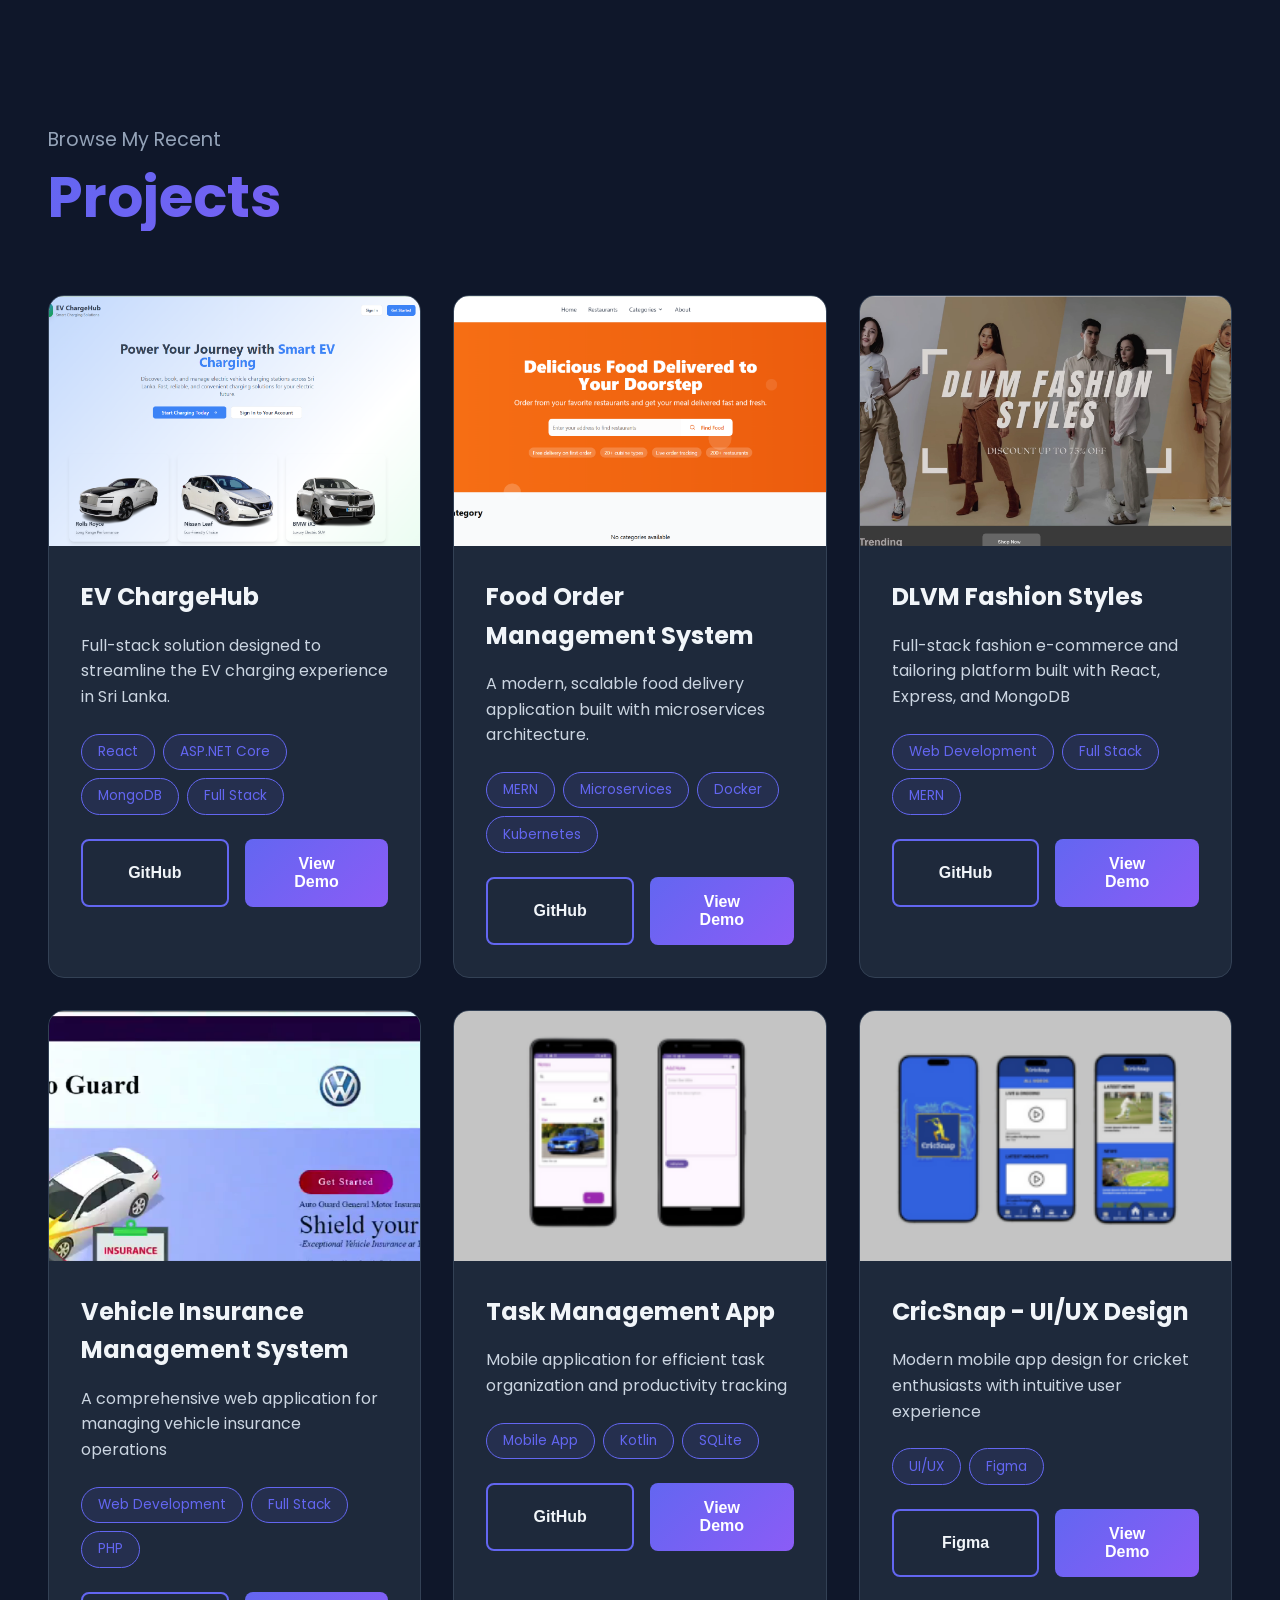
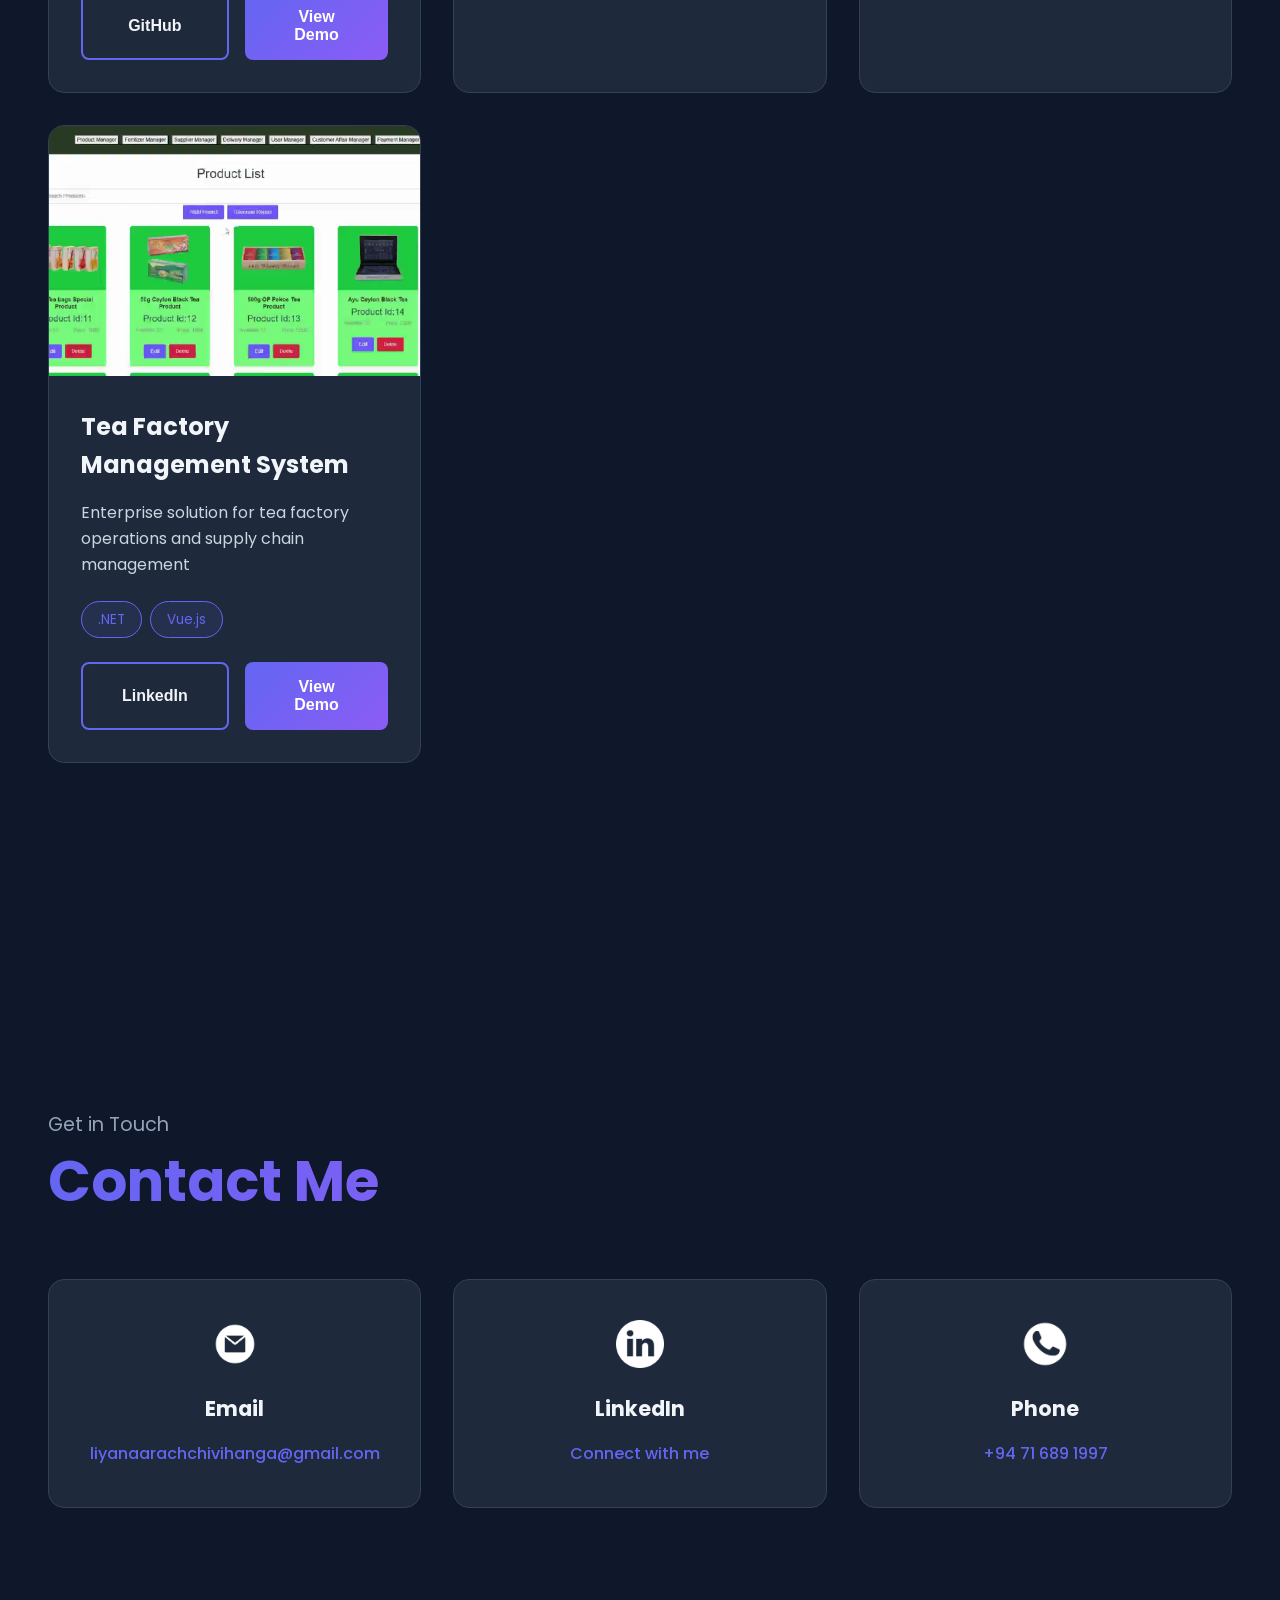
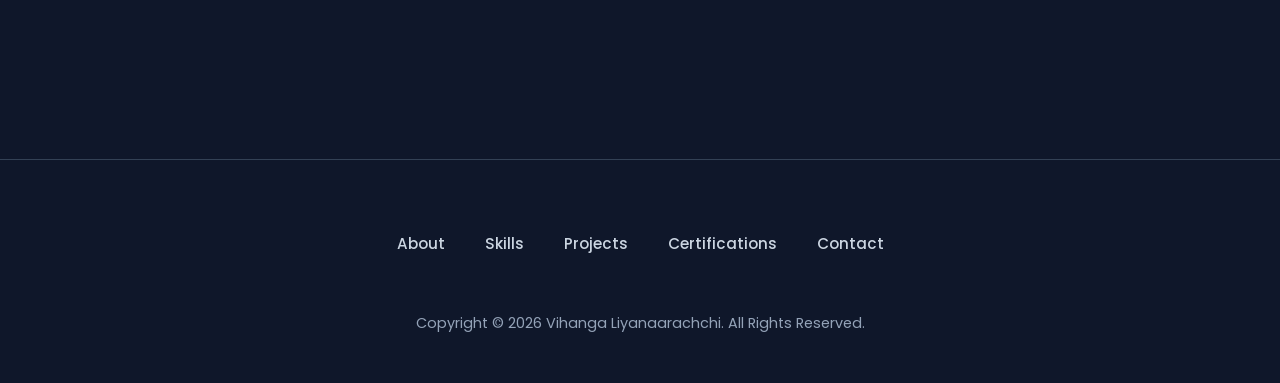
==== commit 26a74948: "Add skills and EV project Adds TypeScript, React, Next.js, and DevOps/database skills to the portfol" ====
--- a/index.html
+++ b/index.html
@@ -138,6 +138,15 @@
                         <span class="skill-name">JavaScript</span>
                     </div>
                     <div class="skill-badge">
+                        <span class="skill-name">TypeScript</span>
+                    </div>
+                    <div class="skill-badge">
+                        <span class="skill-name">React</span>
+                    </div>
+                    <div class="skill-badge">
+                        <span class="skill-name">Next.js</span>
+                    </div>
+                    <div class="skill-badge">
                         <span class="skill-name">PHP</span>
                     </div>
                     <div class="skill-badge">
@@ -148,6 +157,27 @@
                     </div>
                     <div class="skill-badge">
                         <span class="skill-name">Python</span>
+                    </div>
+                </div>
+            </div>
+
+            <div class="skills-category">
+                <h2 class="experience-sub-title">Databases & DevOps</h2>
+                <div class="skills-grid">
+                    <div class="skill-badge">
+                        <span class="skill-name">MongoDB</span>
+                    </div>
+                    <div class="skill-badge">
+                        <span class="skill-name">PostgreSQL</span>
+                    </div>
+                    <div class="skill-badge">
+                        <span class="skill-name">Docker</span>
+                    </div>
+                    <div class="skill-badge">
+                        <span class="skill-name">Kubernetes</span>
+                    </div>
+                    <div class="skill-badge">
+                        <span class="skill-name">CI/CD</span>
                     </div>
                 </div>
             </div>
@@ -194,6 +224,32 @@
         <p class="section__text__p1">Browse My Recent</p>
         <h1 class="title">Projects</h1>
         <div class="projects-container">
+            <div class="project-card">
+                <div class="project-image">
+                    <img src="./assets/EV.png" alt="EV ChargeHub" />
+                </div>
+                <div class="project-content">
+                    <h2 class="project-title">EV ChargeHub</h2>
+                    <p class="project-description">Full-stack solution designed to streamline the EV charging experience
+                        in Sri Lanka.</p>
+                    <div class="project-tech">
+                        <span class="tech-tag">React</span>
+                        <span class="tech-tag">ASP.NET Core</span>
+                        <span class="tech-tag">MongoDB</span>
+                        <span class="tech-tag">Full Stack</span>
+                    </div>
+                    <div class="project-links">
+                        <button class="btn btn-secondary"
+                            onclick="location.href='https://github.com/VihangaU/EV-ChargeHub'">
+                            <span>GitHub</span>
+                        </button>
+                        <button class="btn btn-primary" onclick="location.href='./assets/EV.mp4'">
+                            <span>View Demo</span>
+                        </button>
+                    </div>
+                </div>
+            </div>
+
             <div class="project-card">
                 <div class="project-image">
                     <img src="./assets/Foodix.png" alt="Food Order Management System" />
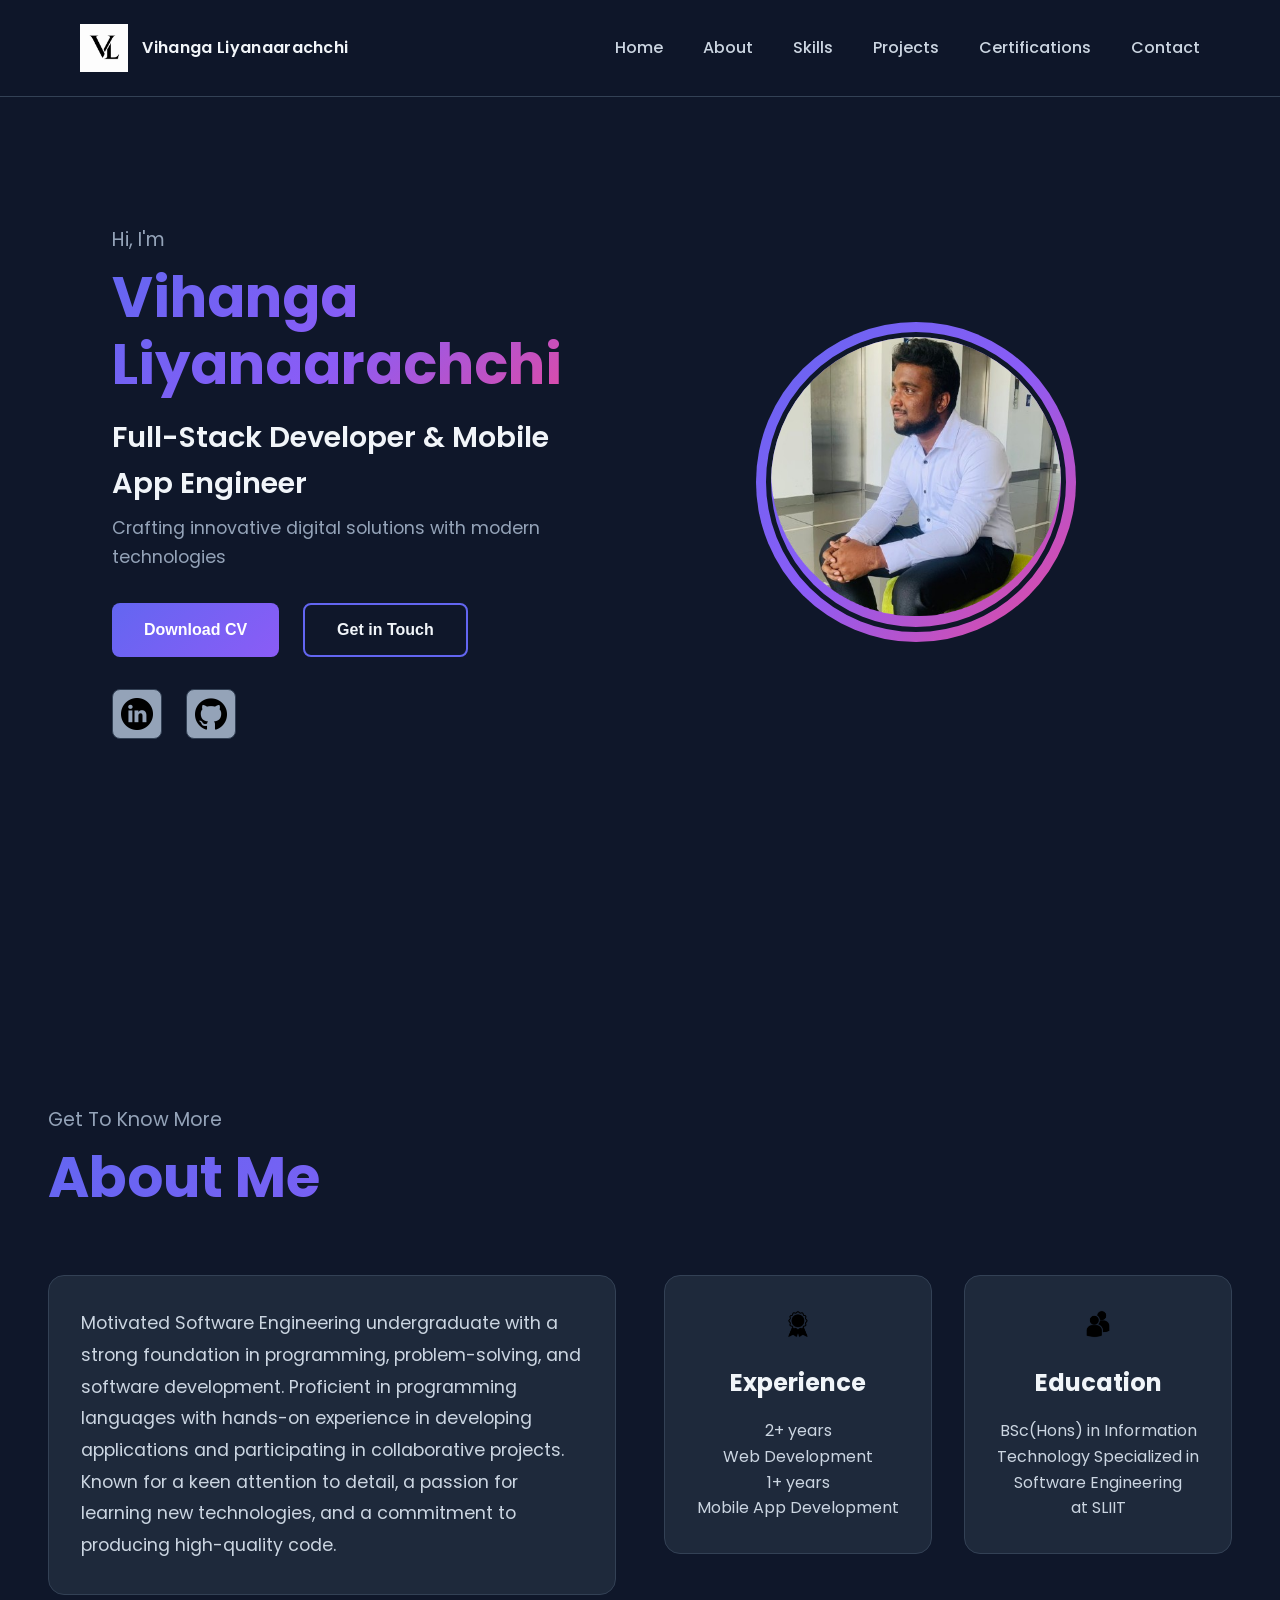
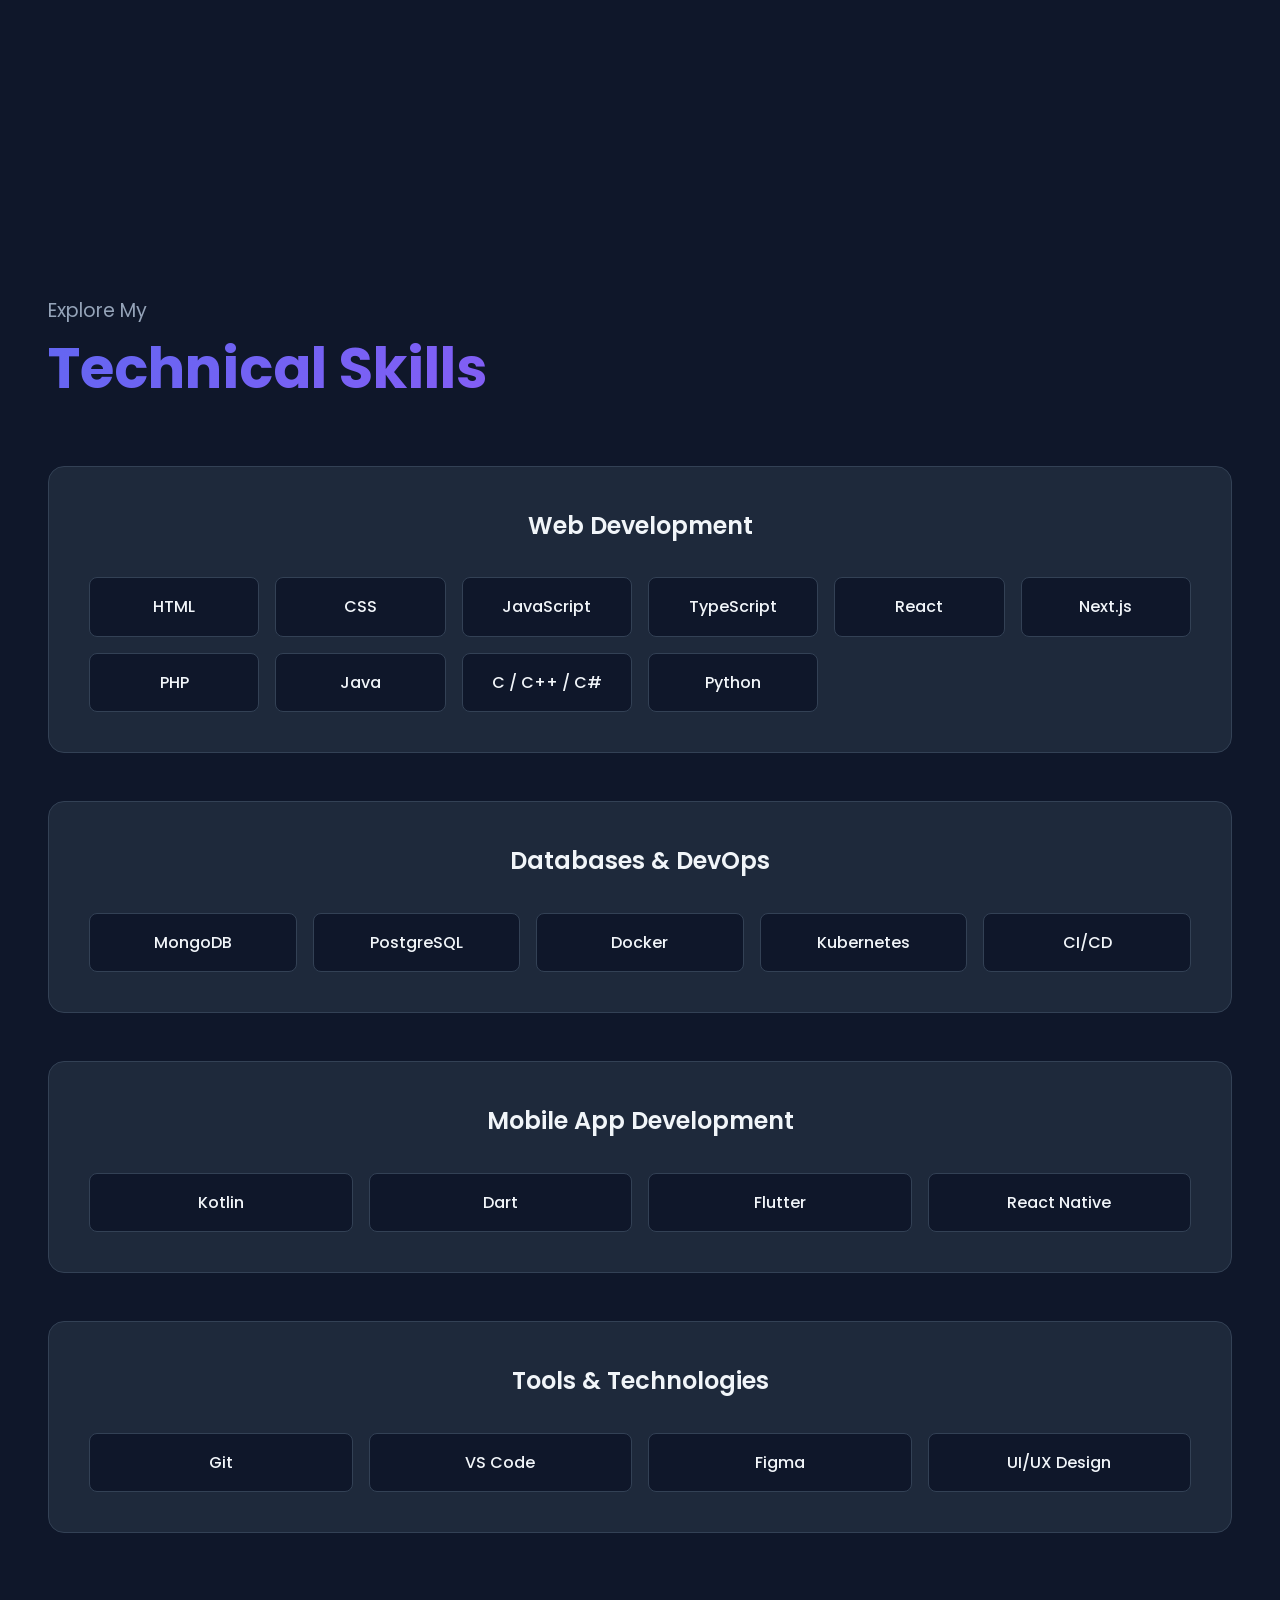
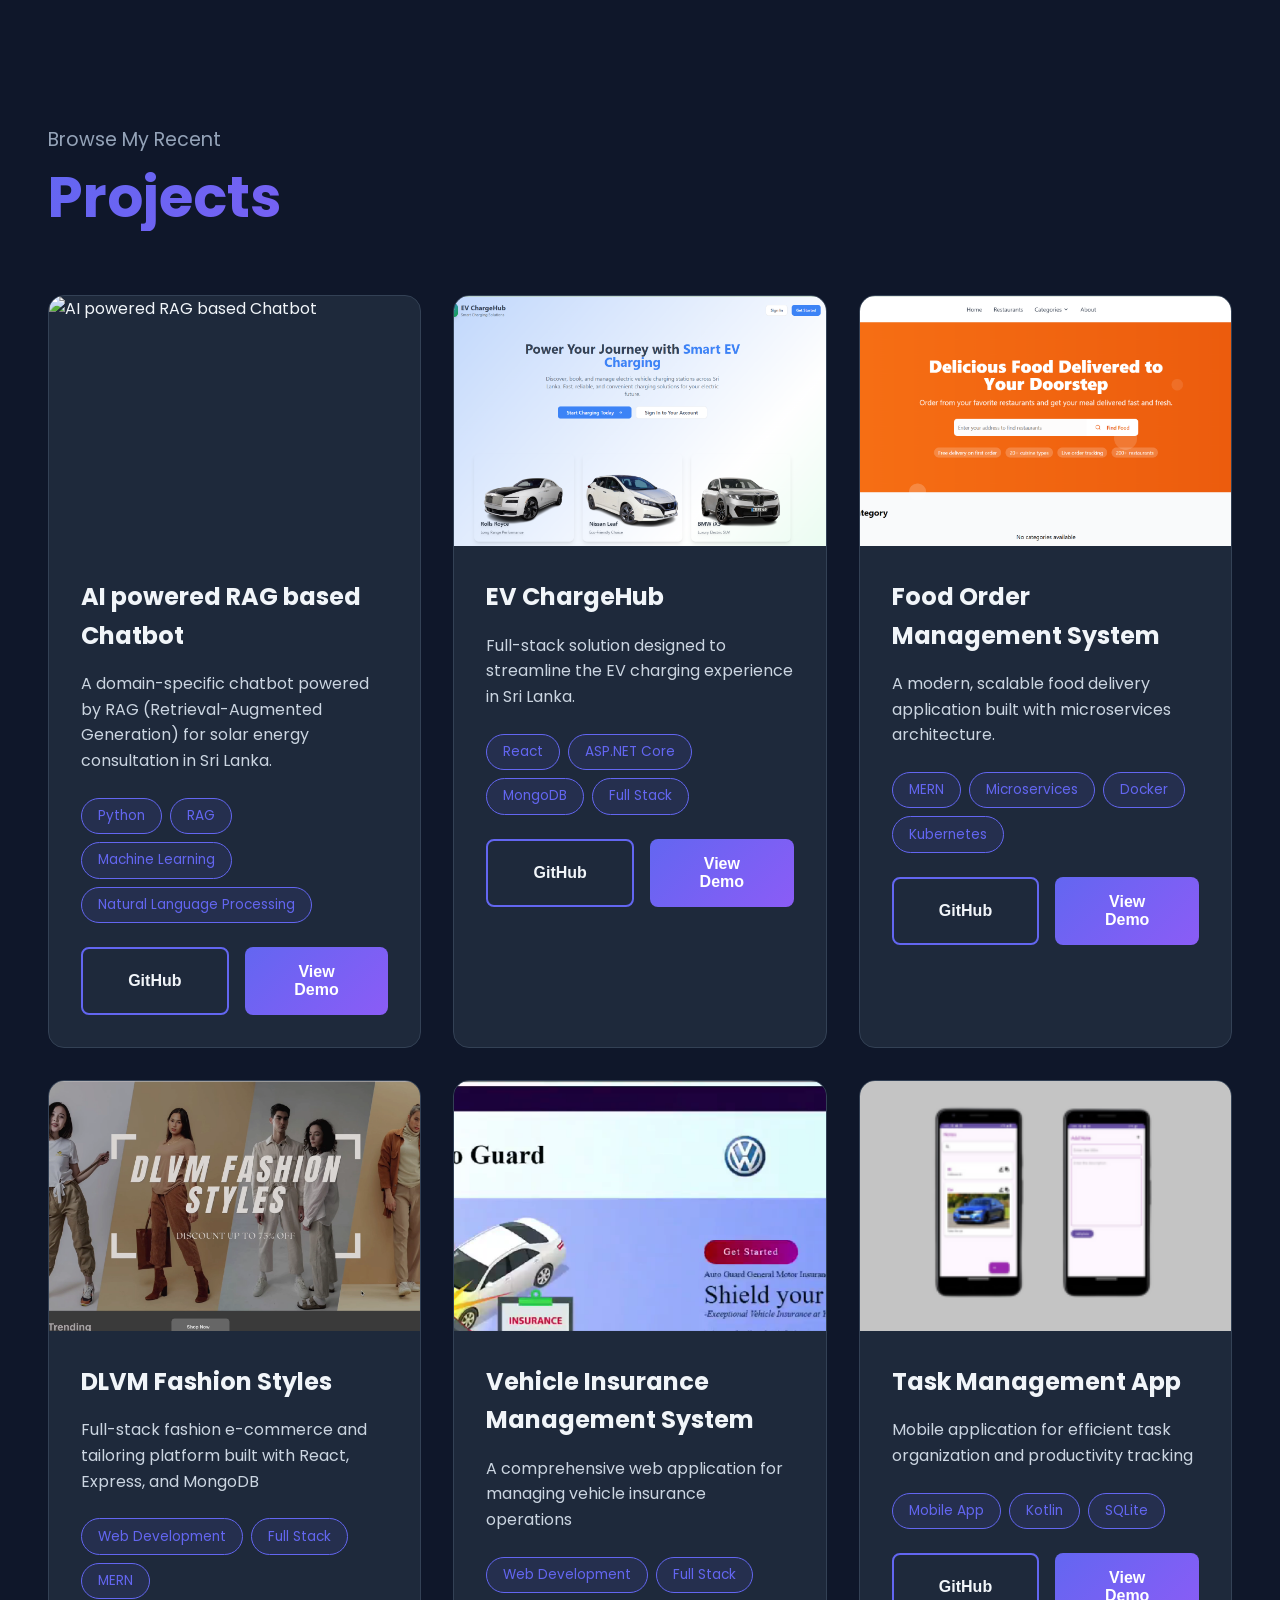
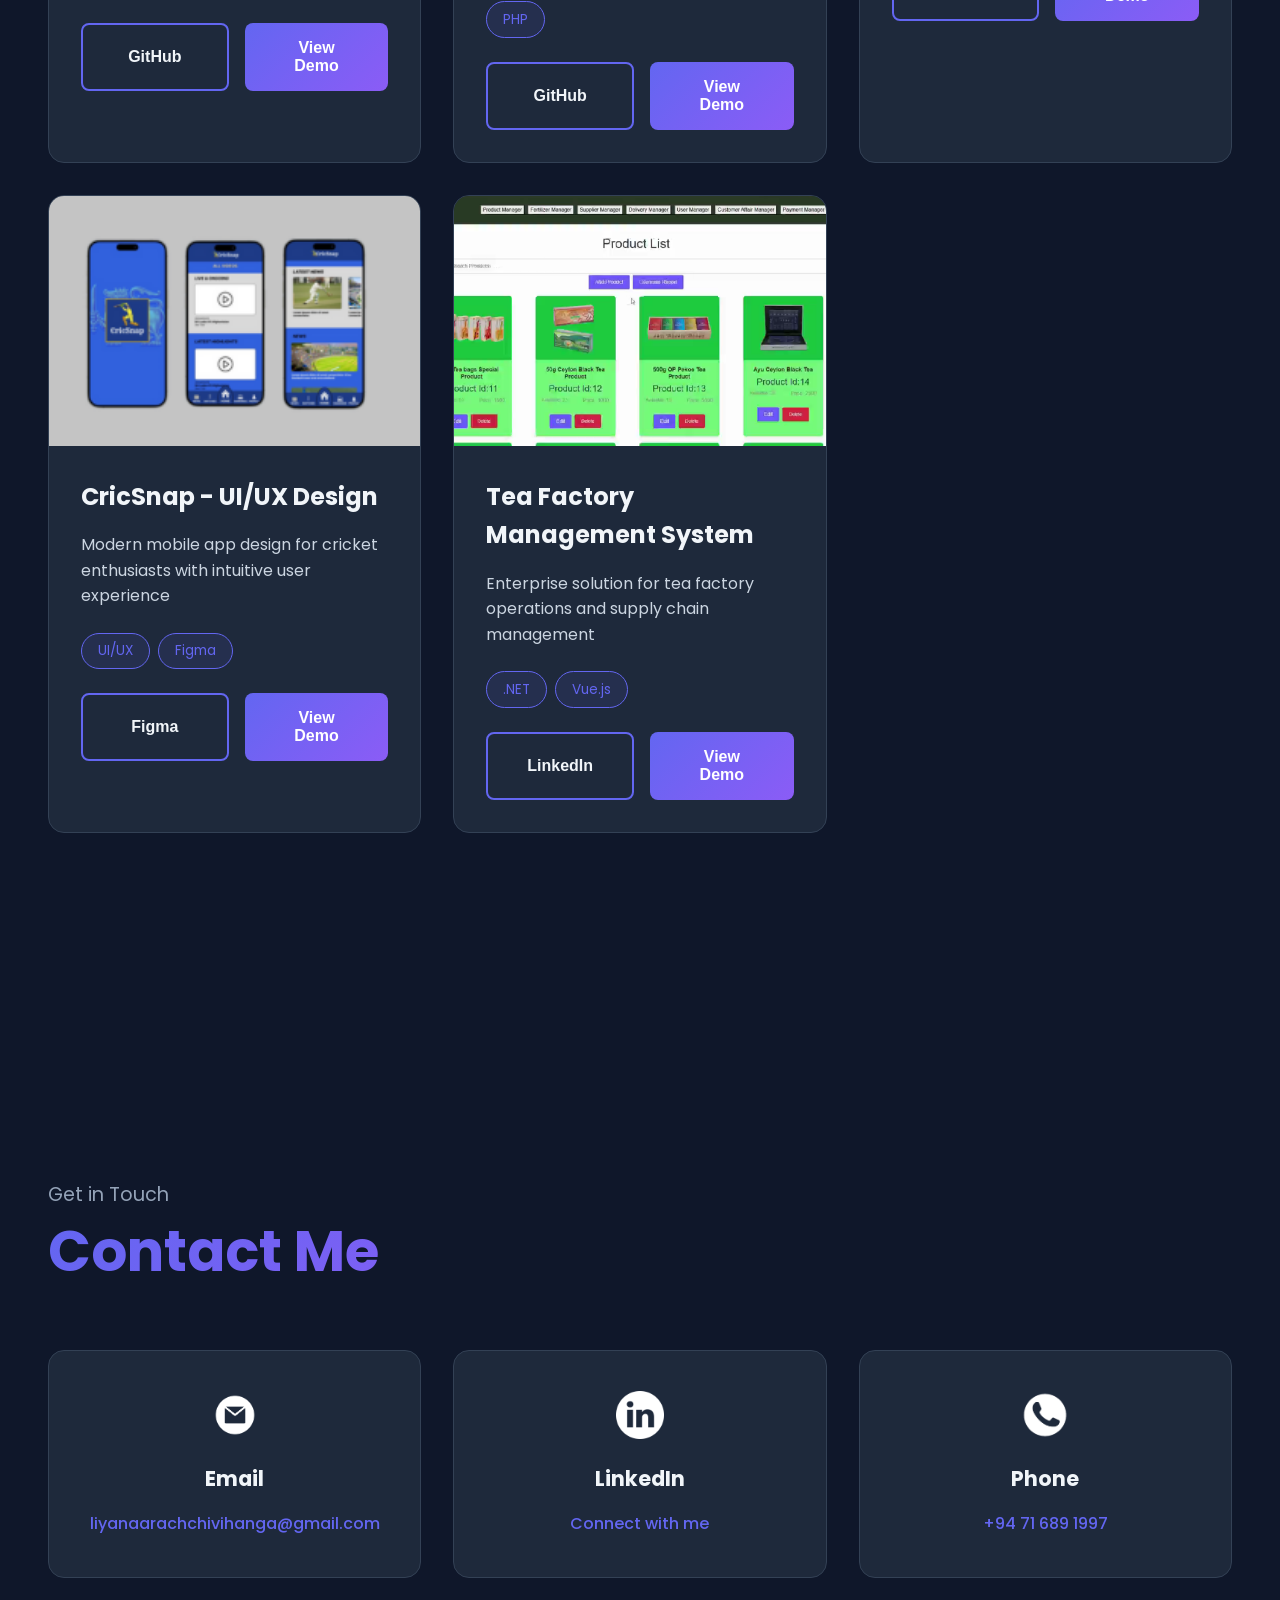
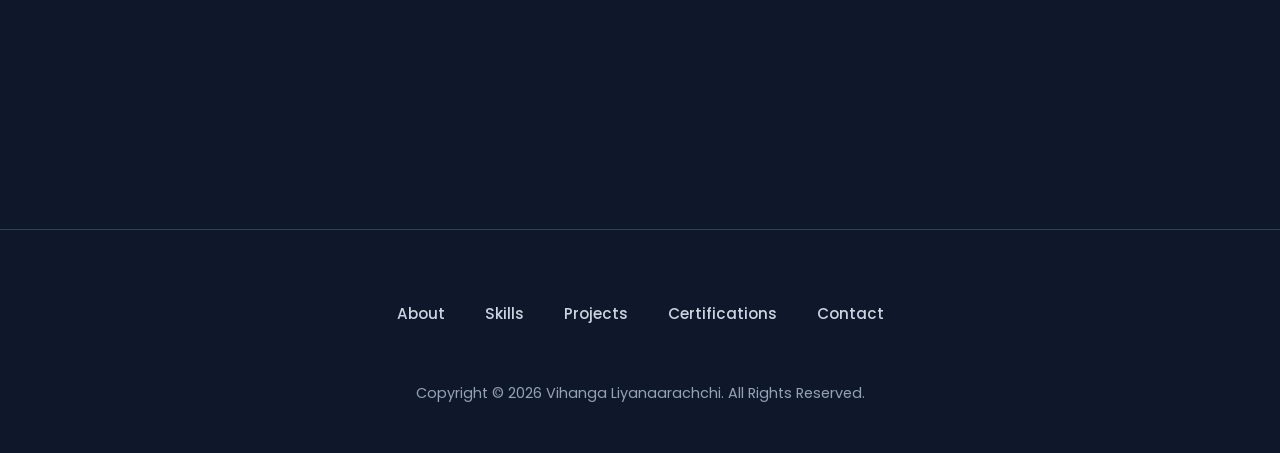
==== commit e1e38f61: "Add Solar Advisor chatbot project card Uncommented and updated the first Projects card to showcase t" ====
--- a/index.html
+++ b/index.html
@@ -226,6 +226,31 @@
         <div class="projects-container">
             <div class="project-card">
                 <div class="project-image">
+                    <img src="./assets/chatbot.png" alt="AI powered RAG based Chatbot" />
+                </div>
+                <div class="project-content">
+                    <h2 class="project-title">AI powered RAG based Chatbot</h2>
+                    <p class="project-description">A domain-specific chatbot powered by RAG (Retrieval-Augmented Generation) for solar energy consultation in Sri Lanka.</p>
+                    <div class="project-tech">
+                        <span class="tech-tag">Python</span>
+                        <span class="tech-tag">RAG</span>
+                        <span class="tech-tag">Machine Learning</span>
+                        <span class="tech-tag">Natural Language Processing</span>
+                    </div>
+                    <div class="project-links">
+                        <button class="btn btn-secondary"
+                            onclick="location.href='https://github.com/VihangaU/Solar-Advisor'">
+                            <span>GitHub</span>
+                        </button>
+                        <button class="btn btn-primary" onclick="location.href='./assets/chatbot.mp4'">
+                            <span>View Demo</span>
+                        </button>
+                    </div>
+                </div>
+            </div>
+
+            <div class="project-card">
+                <div class="project-image">
                     <img src="./assets/EV.png" alt="EV ChargeHub" />
                 </div>
                 <div class="project-content">
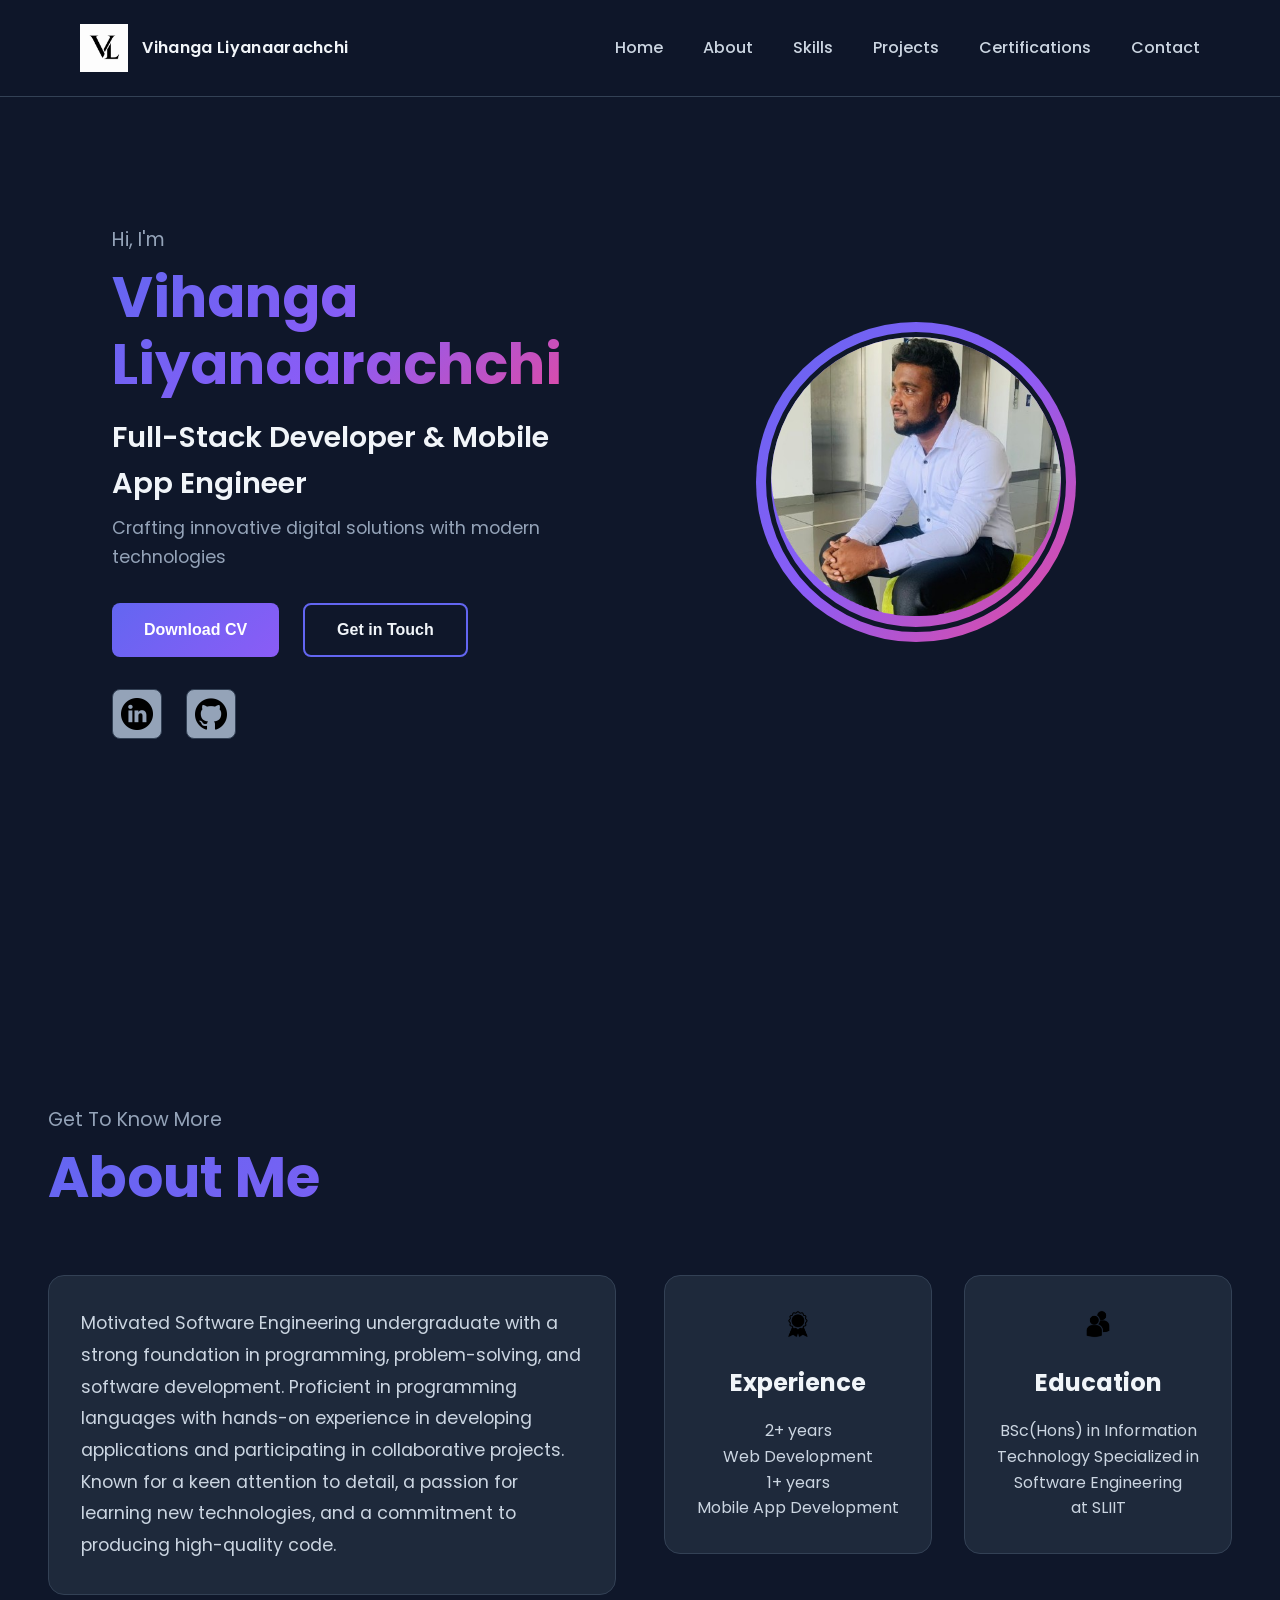
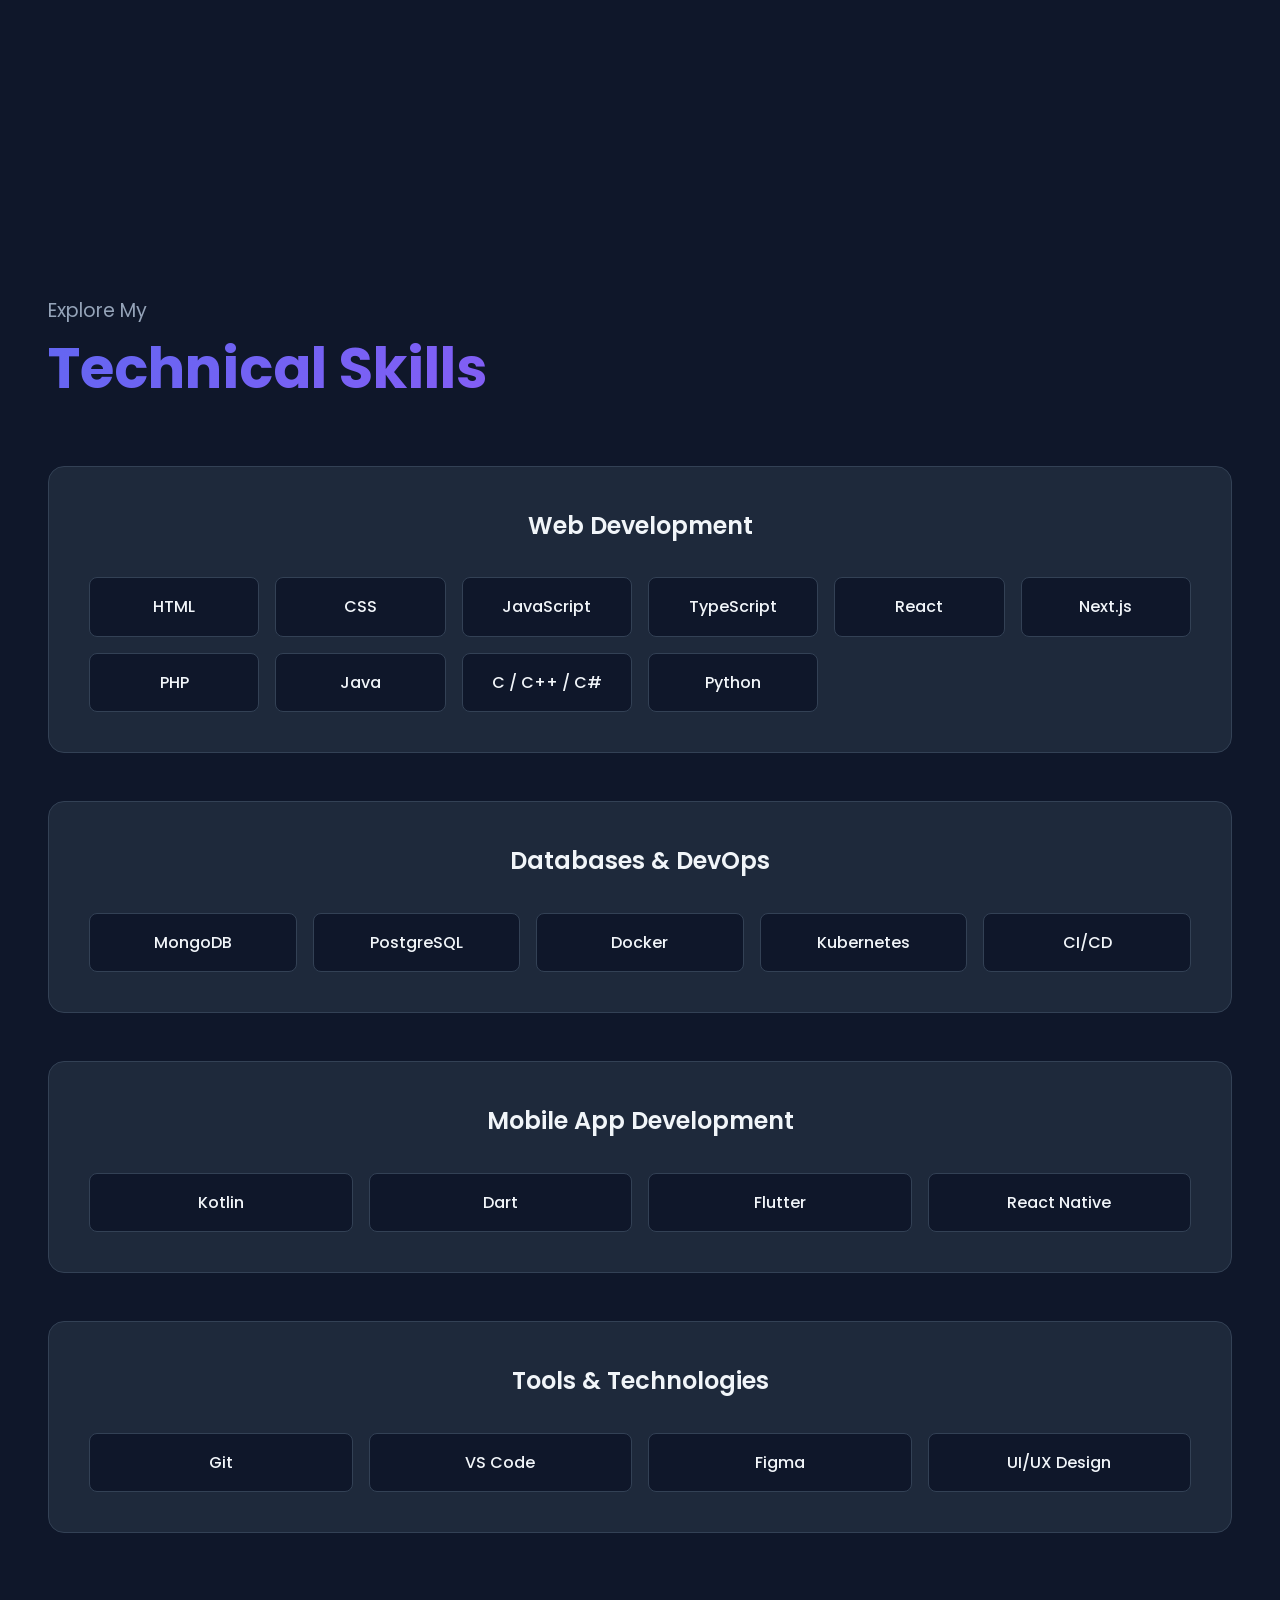
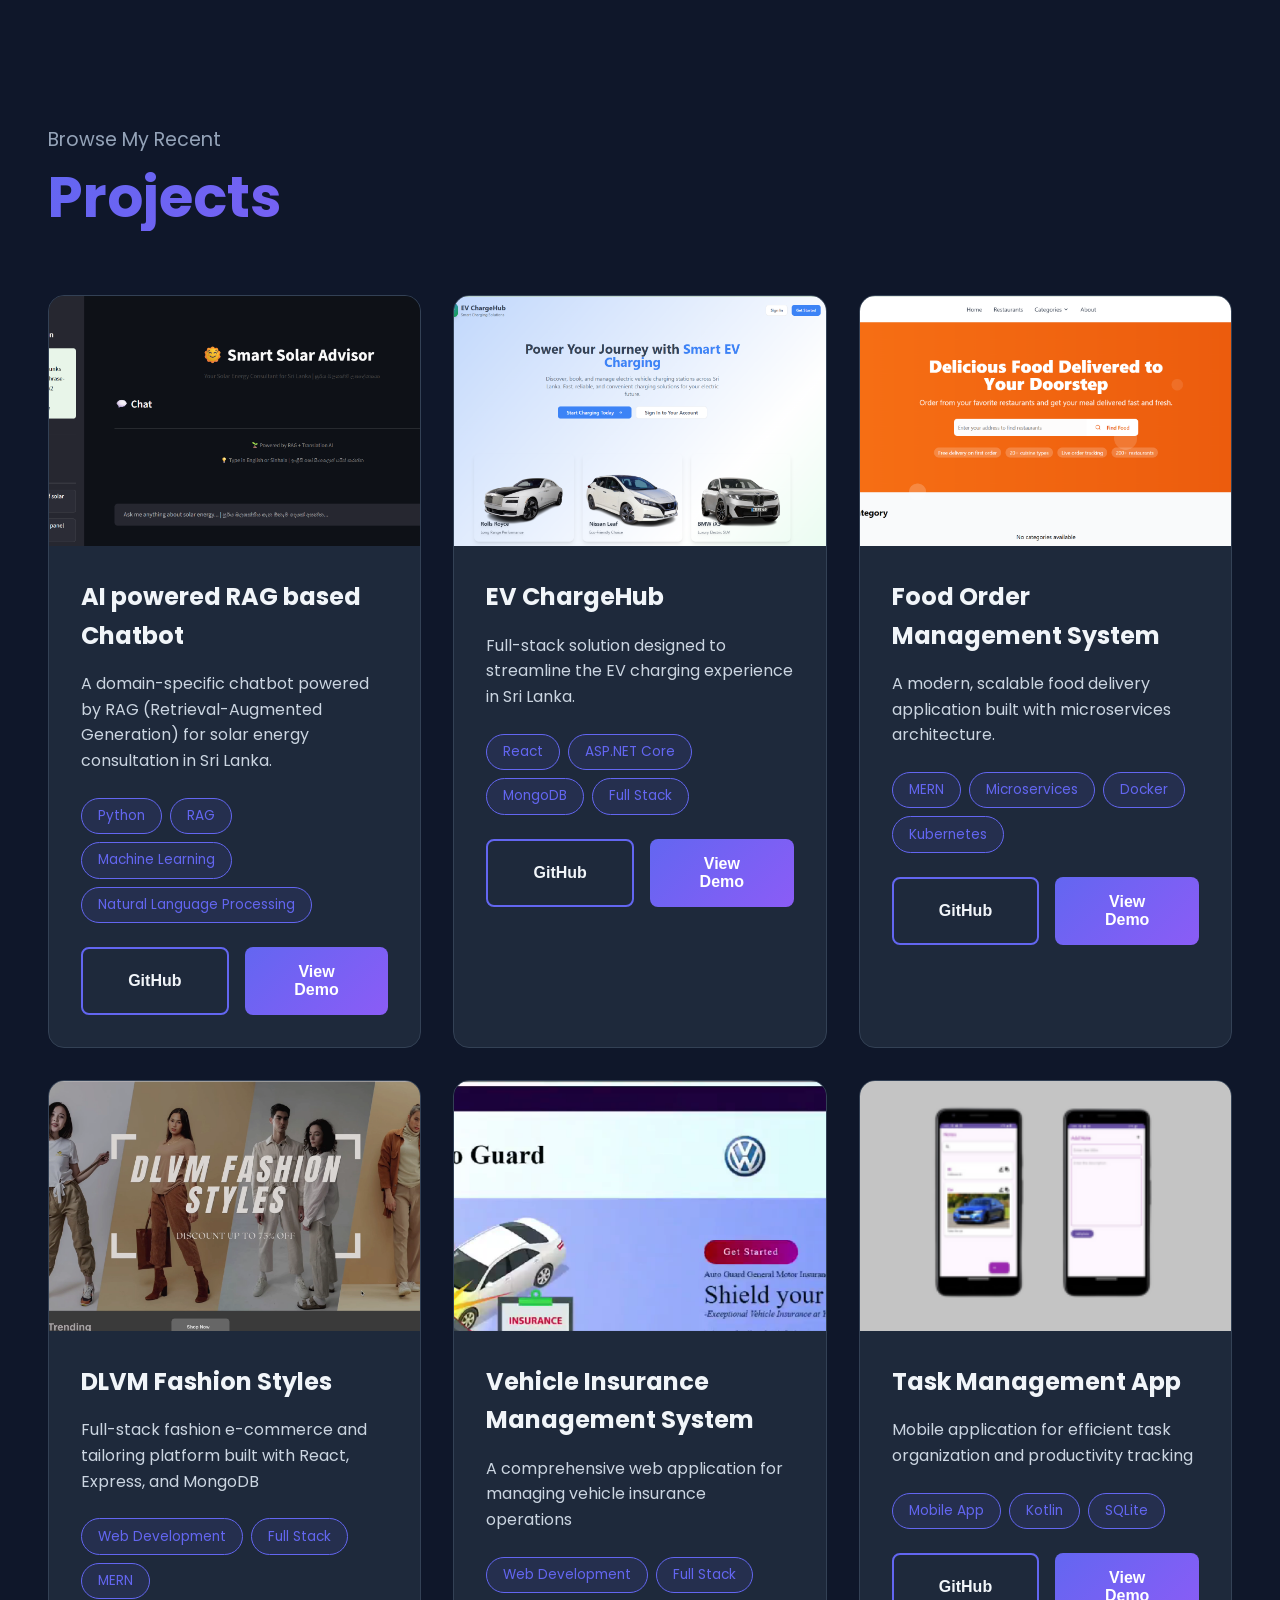
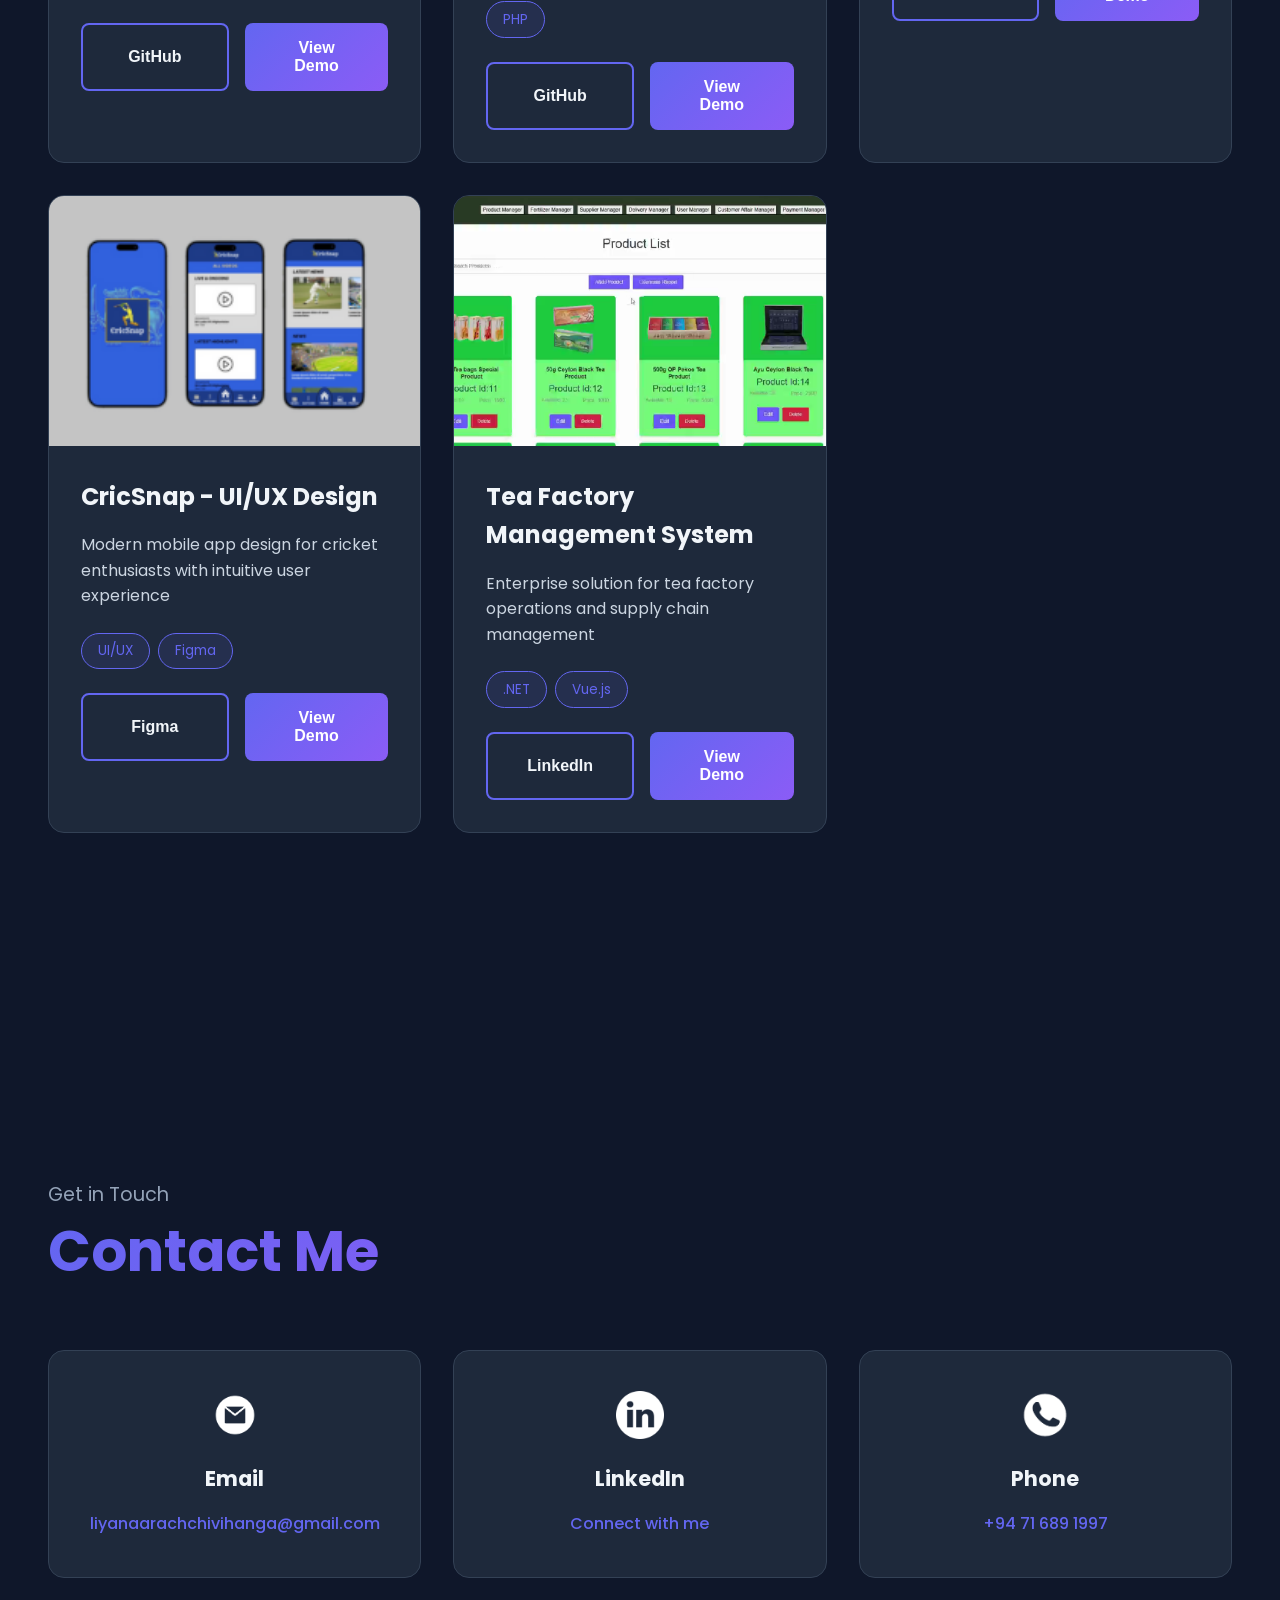
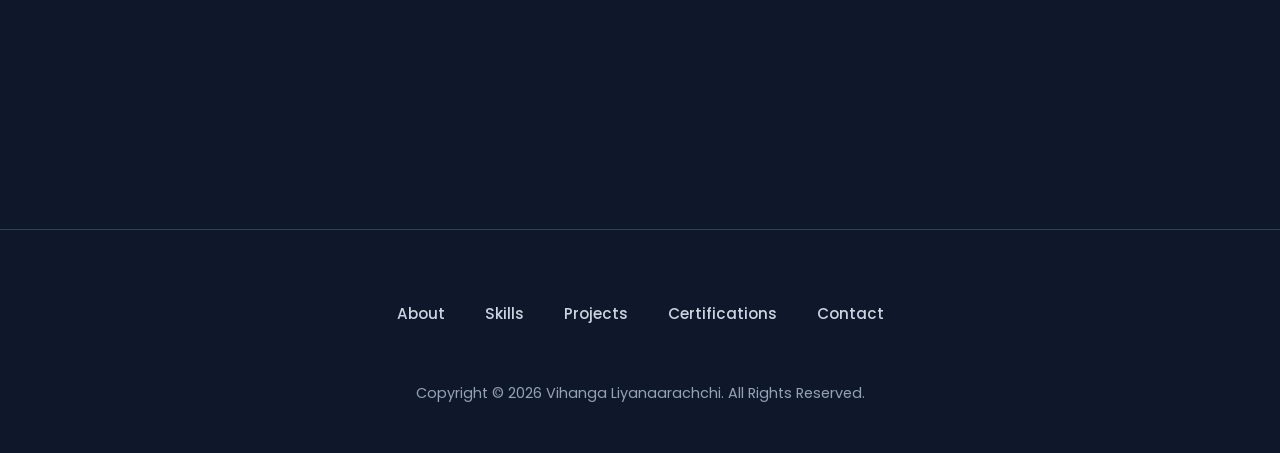
==== commit 6d05ef8d: "Add a placeholder for a new project" ====
--- a/index.html
+++ b/index.html
@@ -224,6 +224,31 @@
         <p class="section__text__p1">Browse My Recent</p>
         <h1 class="title">Projects</h1>
         <div class="projects-container">
+            <!-- <div class="project-card">
+                <div class="project-image">
+                    <img src="./assets/chatbot.png" alt="AI powered RAG based Chatbot" />
+                </div>
+                <div class="project-content">
+                    <h2 class="project-title">AI powered RAG based Chatbot</h2>
+                    <p class="project-description">A domain-specific chatbot powered by RAG (Retrieval-Augmented Generation) for solar energy consultation in Sri Lanka.</p>
+                    <div class="project-tech">
+                        <span class="tech-tag">Python</span>
+                        <span class="tech-tag">RAG</span>
+                        <span class="tech-tag">Machine Learning</span>
+                        <span class="tech-tag">Natural Language Processing</span>
+                    </div>
+                    <div class="project-links">
+                        <button class="btn btn-secondary"
+                            onclick="location.href='https://github.com/VihangaU/Solar-Advisor'">
+                            <span>GitHub</span>
+                        </button>
+                        <button class="btn btn-primary" onclick="location.href='./assets/chatbot.mp4'">
+                            <span>View Demo</span>
+                        </button>
+                    </div>
+                </div>
+            </div> -->
+
             <div class="project-card">
                 <div class="project-image">
                     <img src="./assets/chatbot.png" alt="AI powered RAG based Chatbot" />
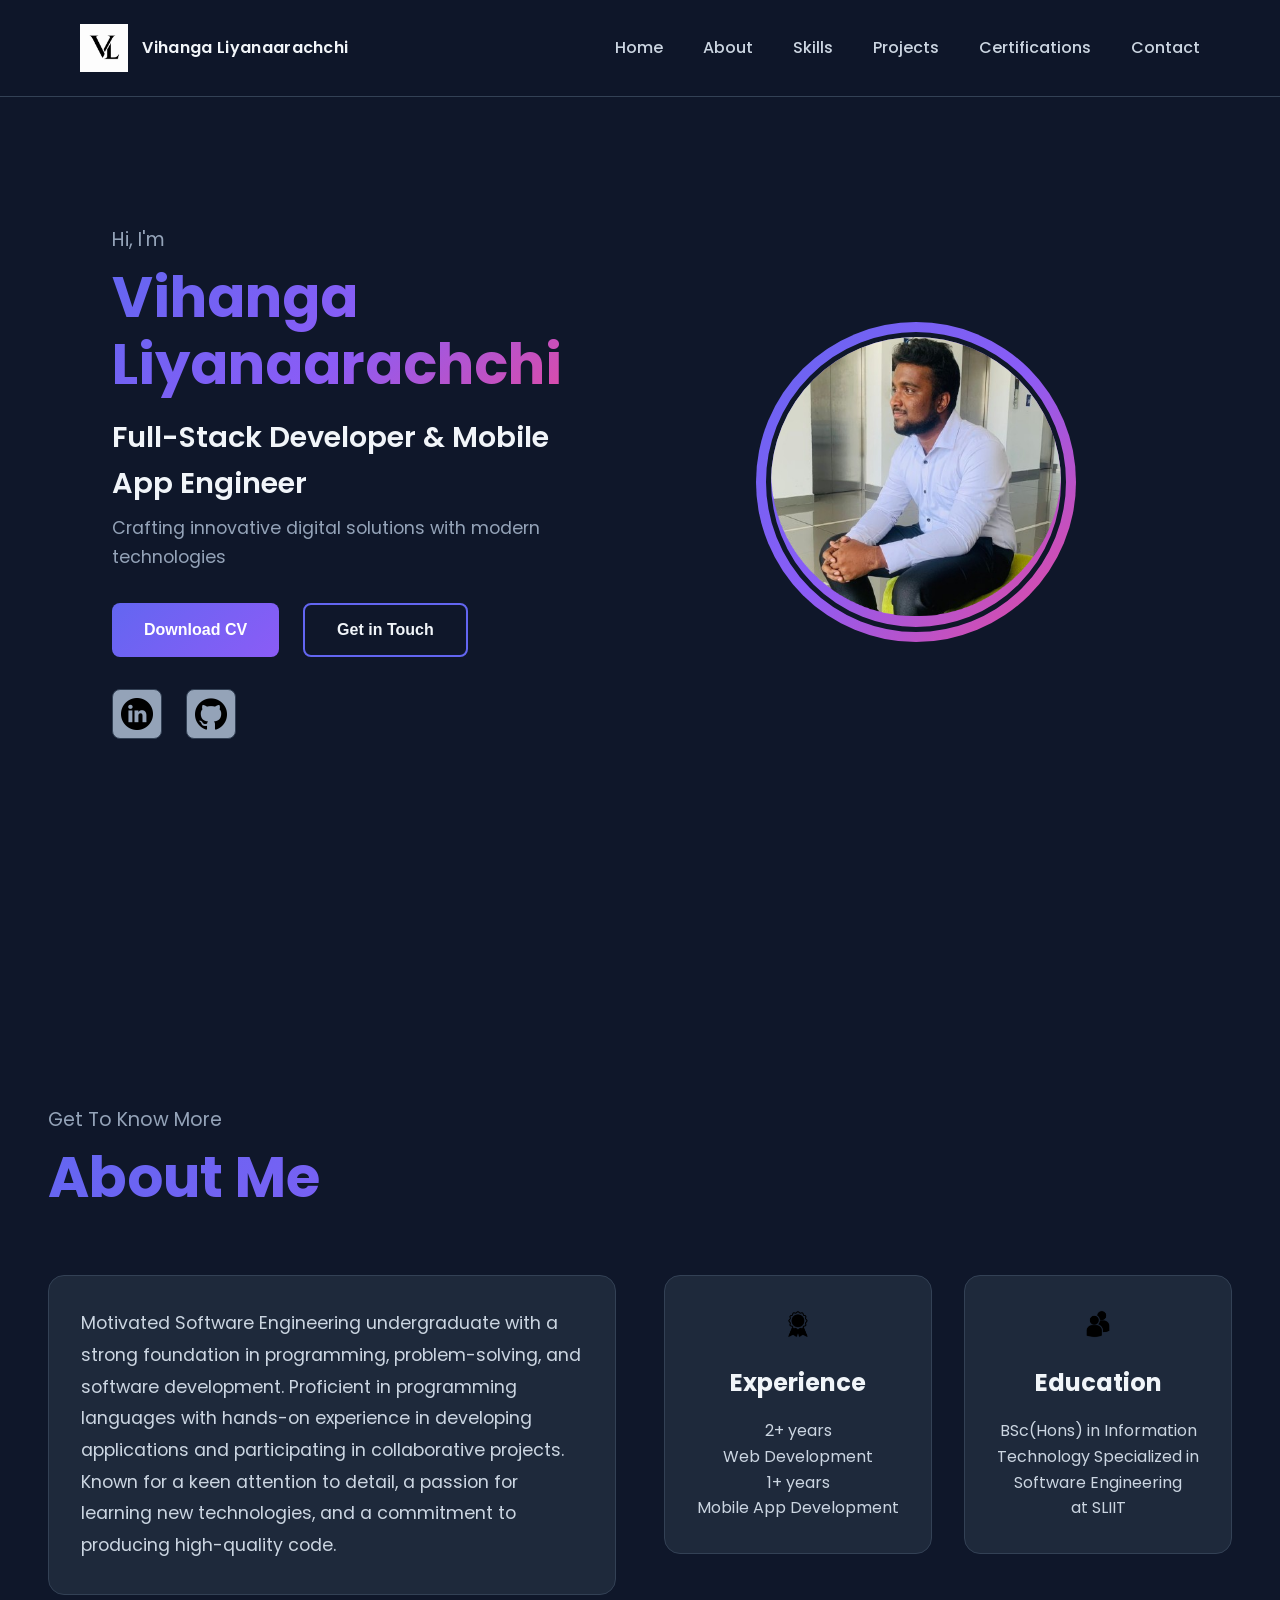
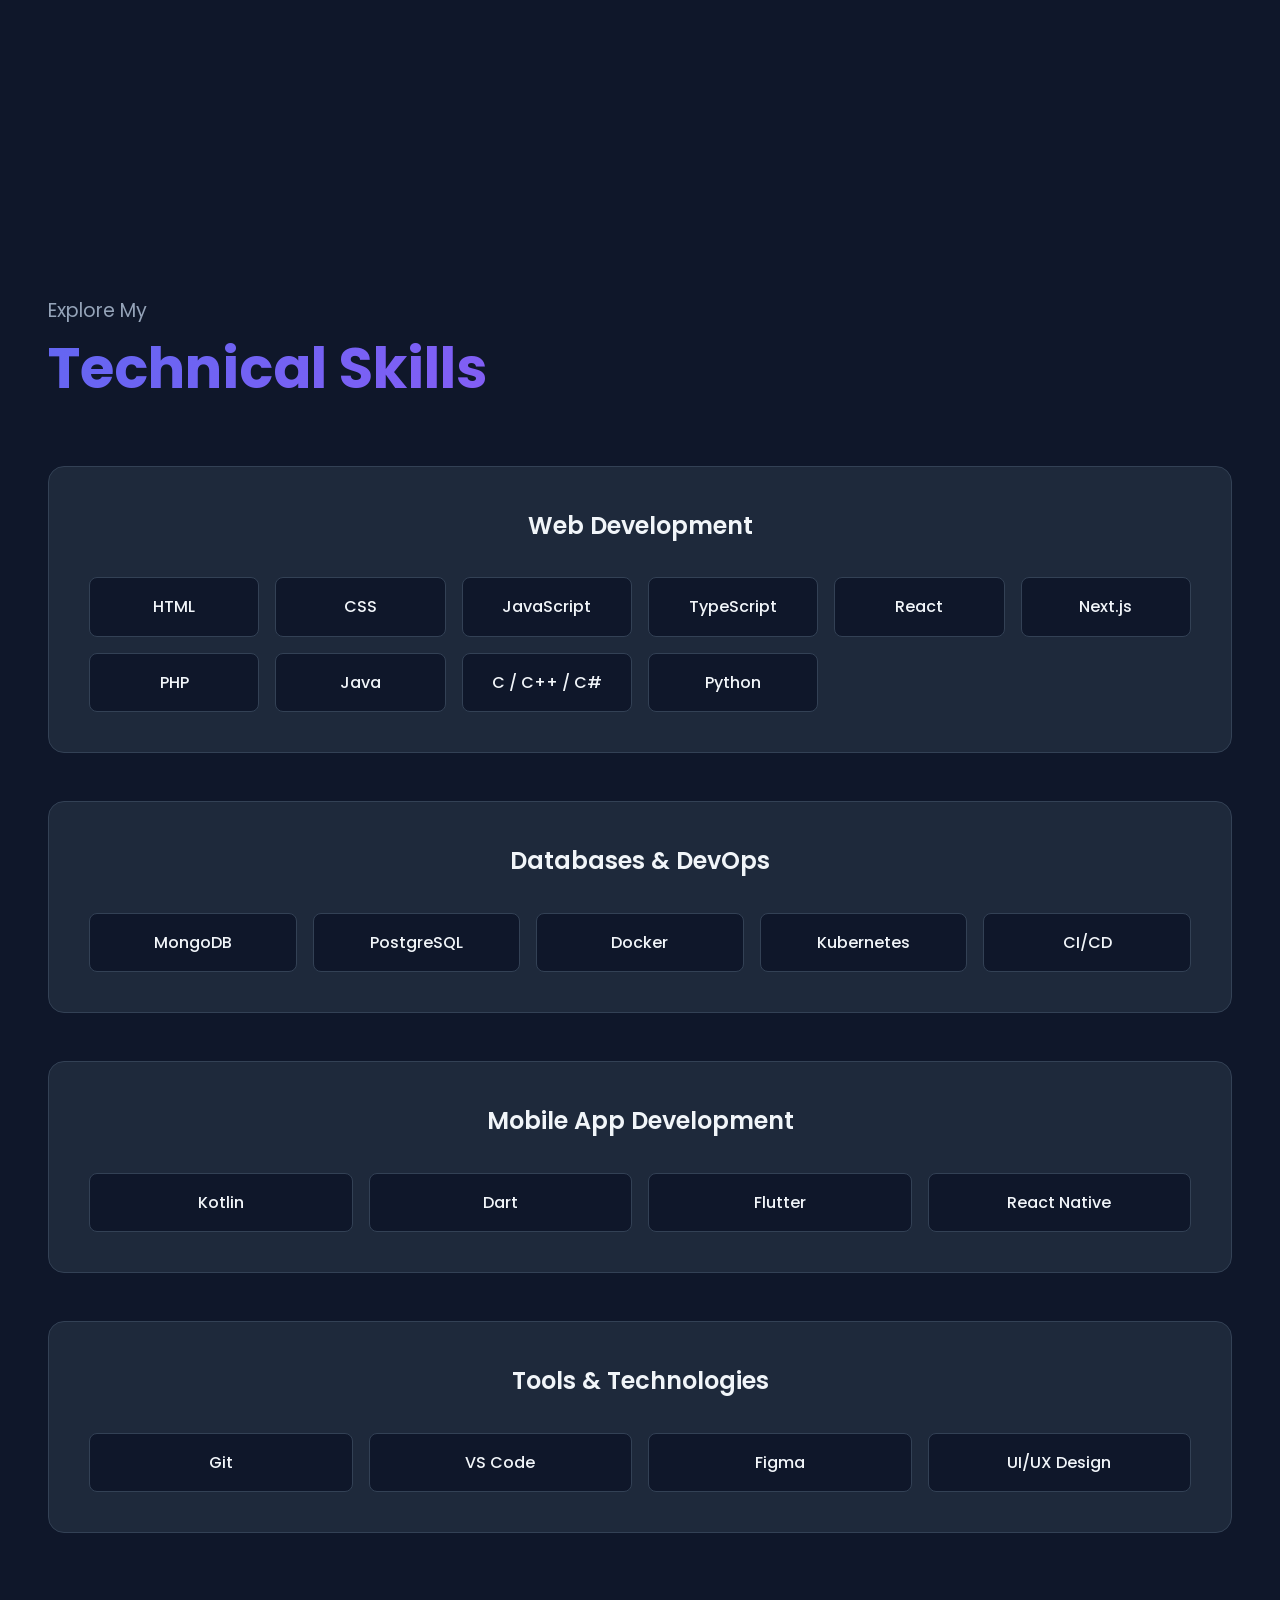
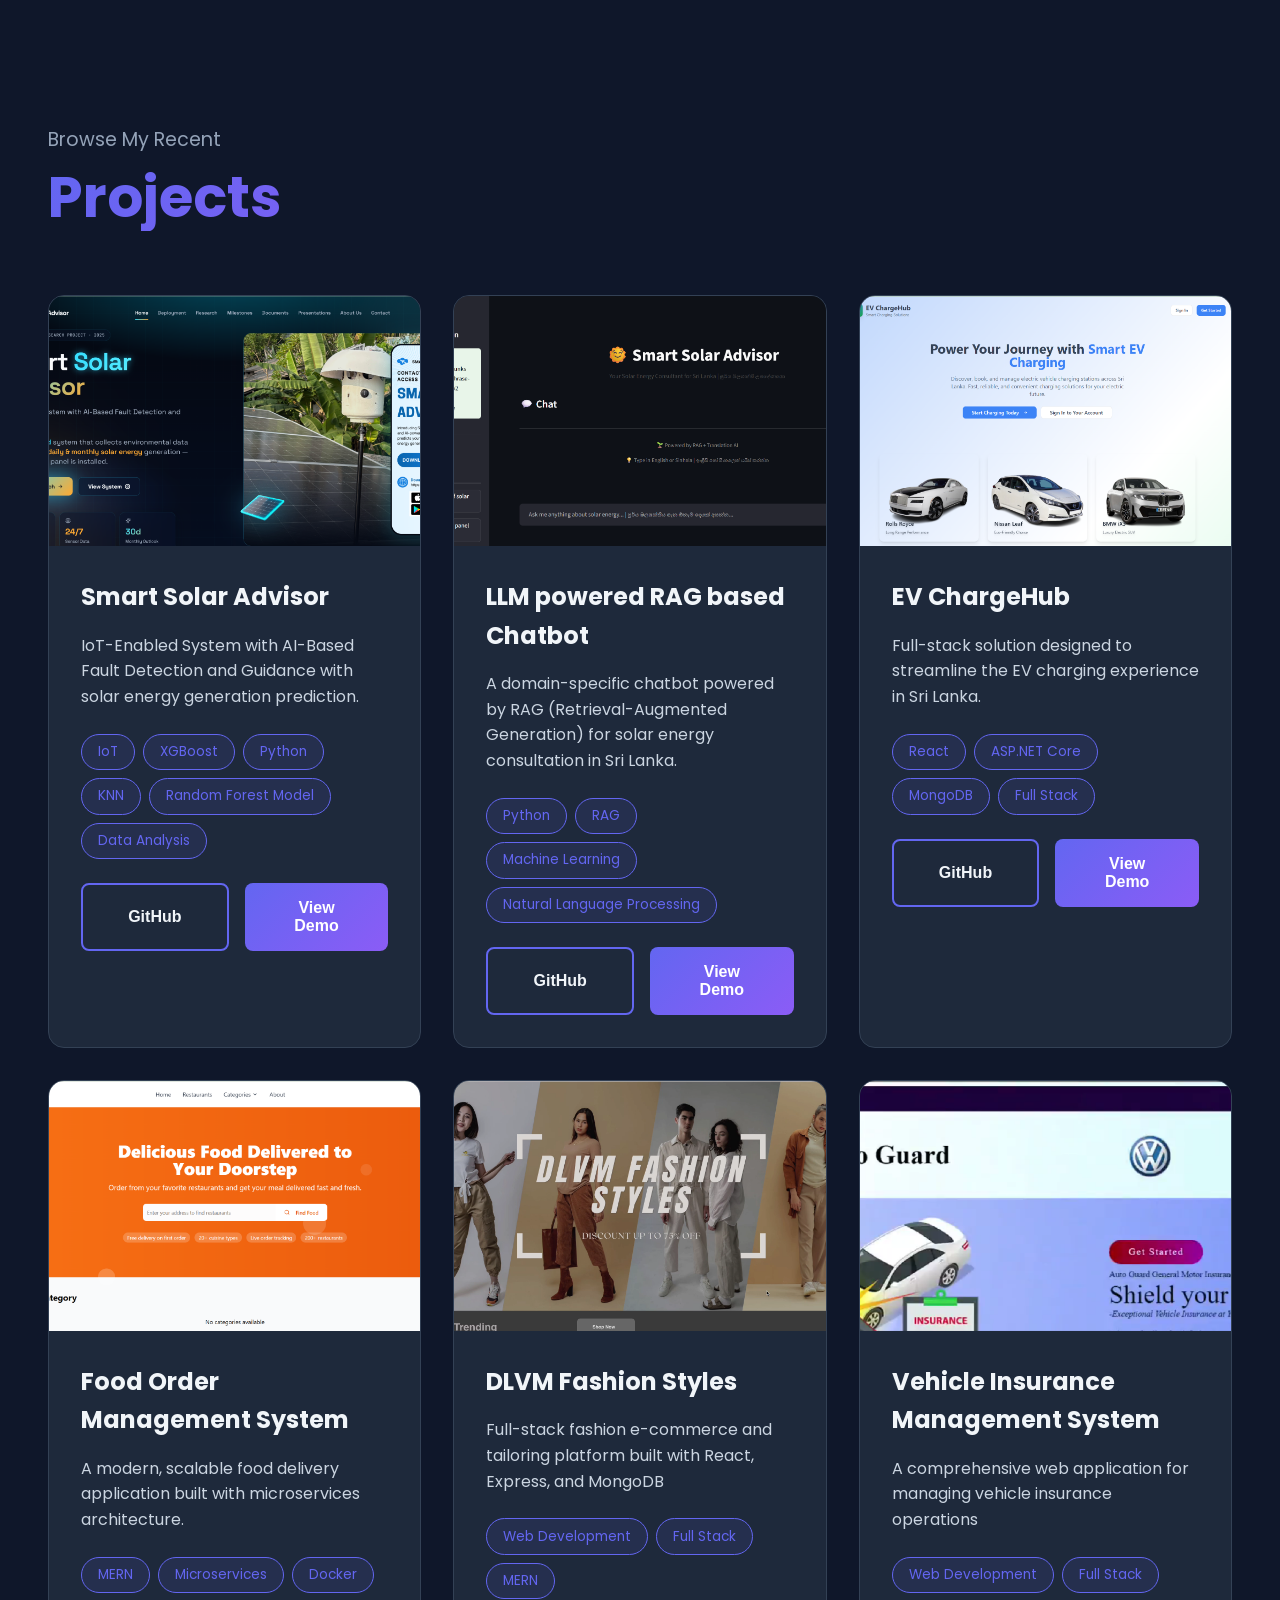
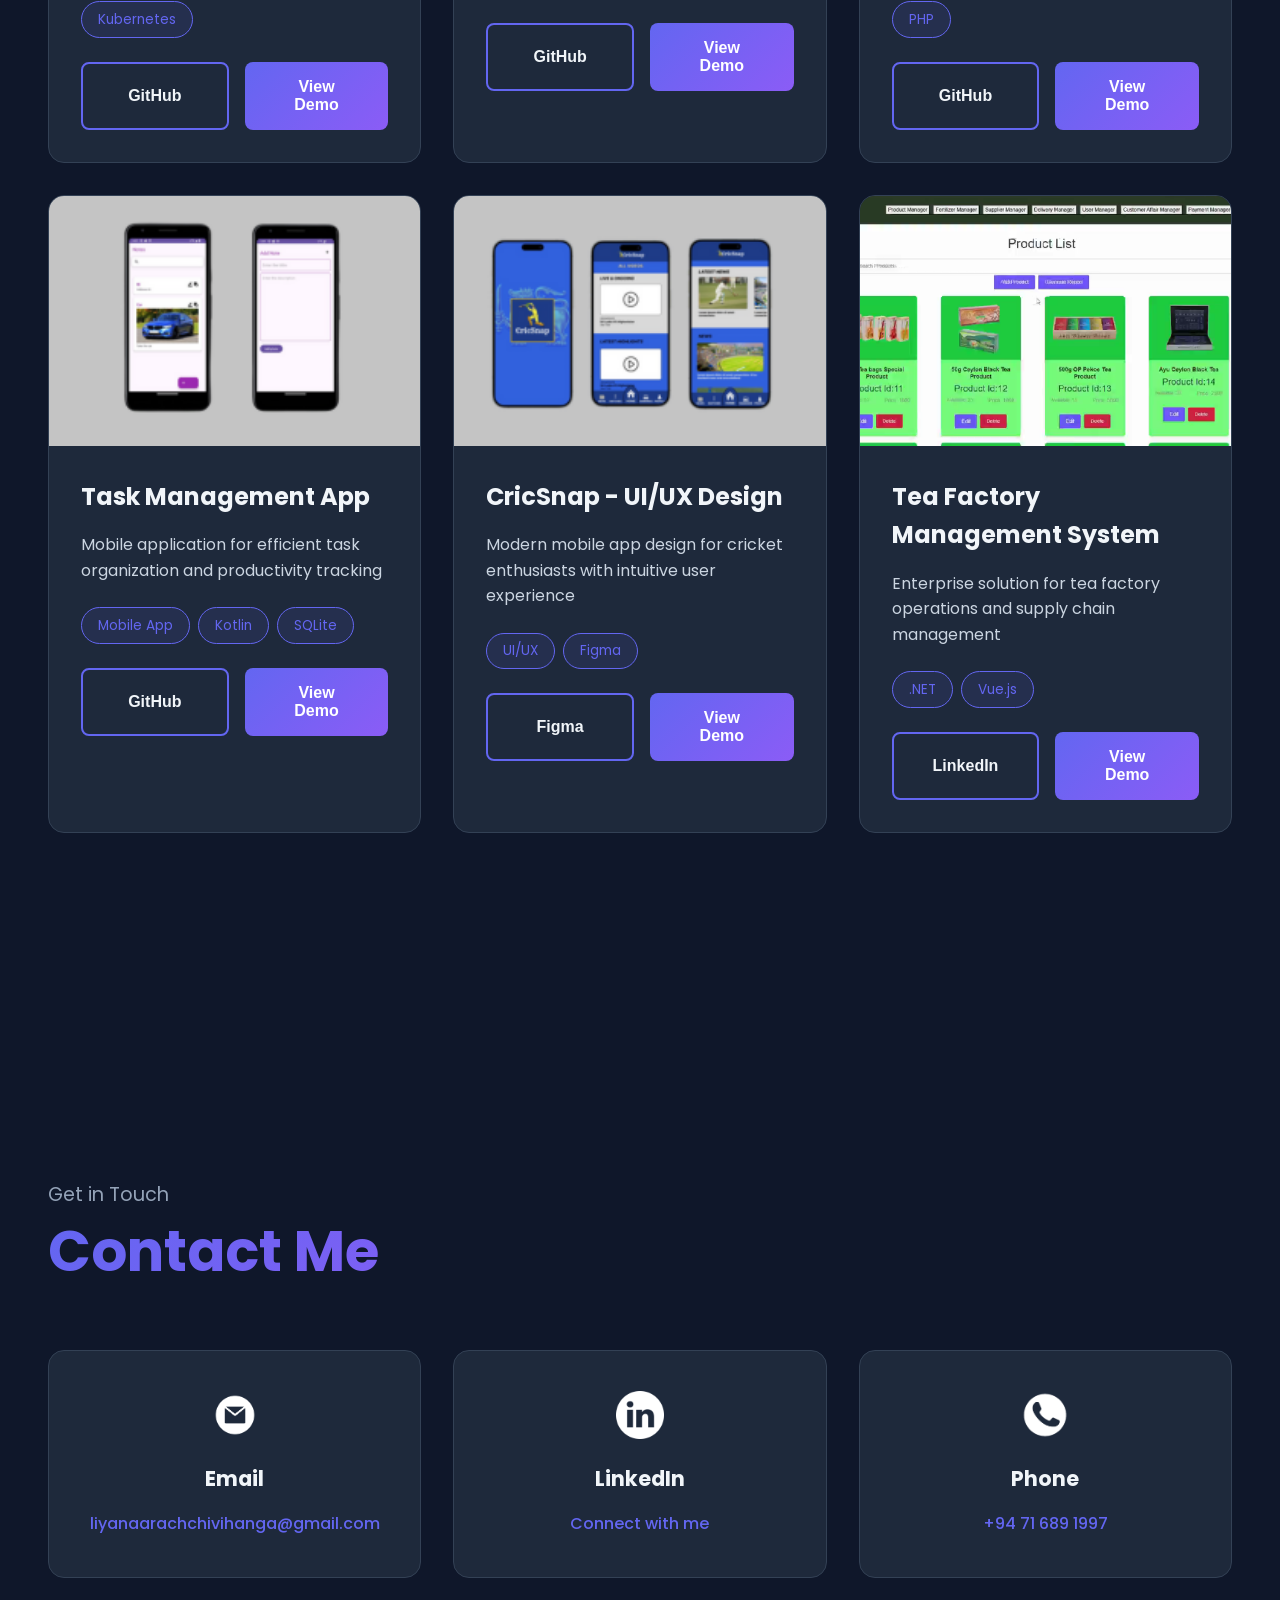
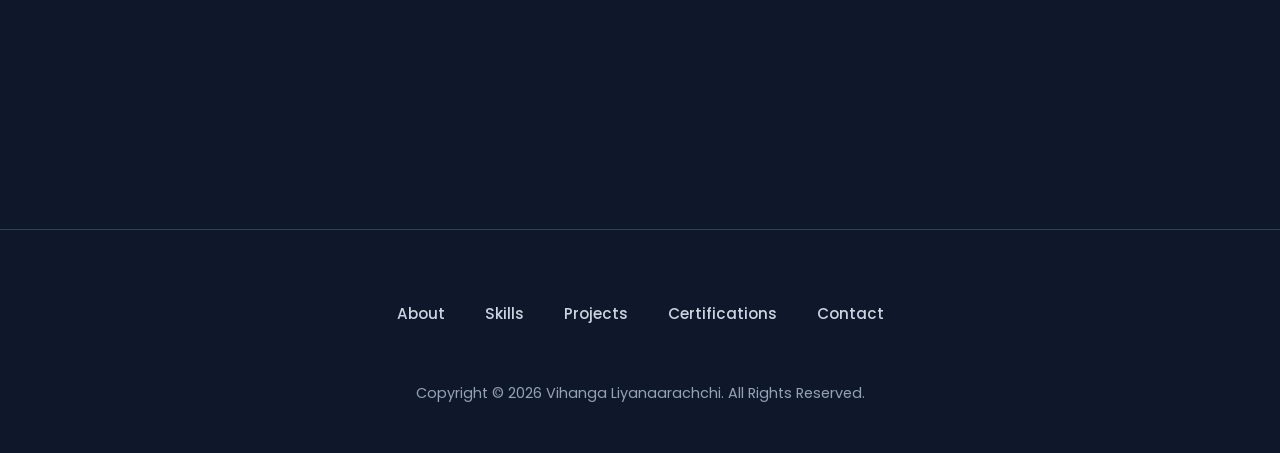
==== commit 80b71894: "Add Smart Solar Advisor project card Adds a new project entry in the Projects section for Smart Sola" ====
--- a/index.html
+++ b/index.html
@@ -224,37 +224,39 @@
         <p class="section__text__p1">Browse My Recent</p>
         <h1 class="title">Projects</h1>
         <div class="projects-container">
-            <!-- <div class="project-card">
+            <div class="project-card">
+                <div class="project-image">
+                    <img src="./assets/solaradvisor.png" alt="Smart Solar Advisor" />
+                </div>
+                <div class="project-content">
+                    <h2 class="project-title">Smart Solar Advisor</h2>
+                    <p class="project-description">IoT-Enabled System with AI-Based Fault Detection and Guidance with solar energy generation prediction.</p>
+                    <div class="project-tech">
+                        <span class="tech-tag">IoT</span>
+                        <span class="tech-tag">XGBoost</span>
+                        <span class="tech-tag">Python</span>
+                        <span class="tech-tag">KNN</span>
+                        <span class="tech-tag">Random Forest Model</span>
+                        <span class="tech-tag">Data Analysis</span>
+                    </div>
+                    <div class="project-links">
+                        <button class="btn btn-secondary"
+                            onclick="location.href='https://github.com/TechDilshan/SmartSolarAdvisor_25-26J-527'">
+                            <span>GitHub</span>
+                        </button>
+                        <button class="btn btn-primary" onclick="location.href='https://smart.solaradvisor.site/'">
+                            <span>View Demo</span>
+                        </button>
+                    </div>
+                </div>
+            </div>
+
+            <div class="project-card">
                 <div class="project-image">
                     <img src="./assets/chatbot.png" alt="AI powered RAG based Chatbot" />
                 </div>
                 <div class="project-content">
-                    <h2 class="project-title">AI powered RAG based Chatbot</h2>
-                    <p class="project-description">A domain-specific chatbot powered by RAG (Retrieval-Augmented Generation) for solar energy consultation in Sri Lanka.</p>
-                    <div class="project-tech">
-                        <span class="tech-tag">Python</span>
-                        <span class="tech-tag">RAG</span>
-                        <span class="tech-tag">Machine Learning</span>
-                        <span class="tech-tag">Natural Language Processing</span>
-                    </div>
-                    <div class="project-links">
-                        <button class="btn btn-secondary"
-                            onclick="location.href='https://github.com/VihangaU/Solar-Advisor'">
-                            <span>GitHub</span>
-                        </button>
-                        <button class="btn btn-primary" onclick="location.href='./assets/chatbot.mp4'">
-                            <span>View Demo</span>
-                        </button>
-                    </div>
-                </div>
-            </div> -->
-
-            <div class="project-card">
-                <div class="project-image">
-                    <img src="./assets/chatbot.png" alt="AI powered RAG based Chatbot" />
-                </div>
-                <div class="project-content">
-                    <h2 class="project-title">AI powered RAG based Chatbot</h2>
+                    <h2 class="project-title">LLM powered RAG based Chatbot</h2>
                     <p class="project-description">A domain-specific chatbot powered by RAG (Retrieval-Augmented Generation) for solar energy consultation in Sri Lanka.</p>
                     <div class="project-tech">
                         <span class="tech-tag">Python</span>
